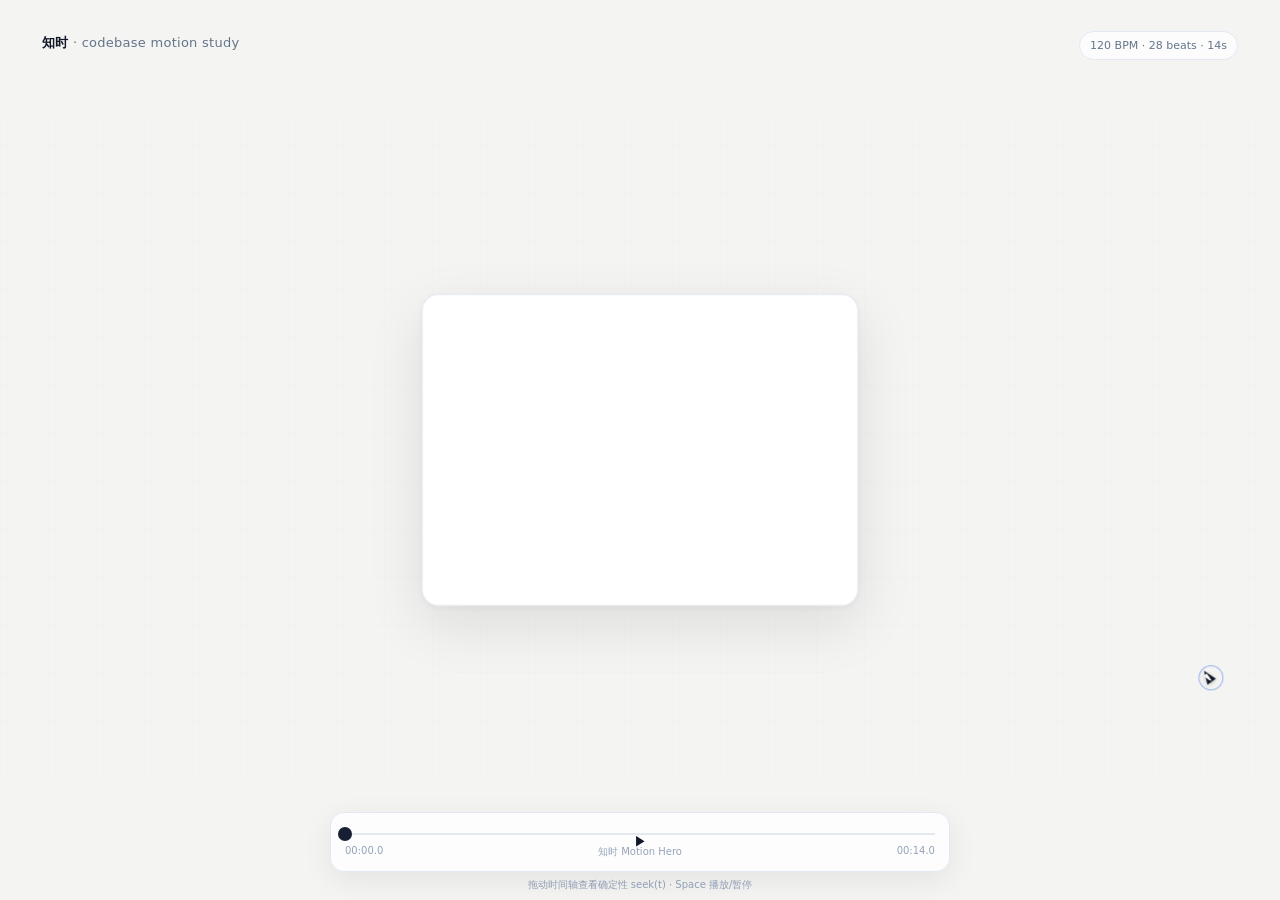
==== motion/index.html @ b34824f0 "feat(motion): add deterministic 知时 motion study" ====
<!doctype html>
<html lang="zh-CN">
<head>
<meta charset="utf-8">
<meta name="viewport" content="width=device-width,initial-scale=1">
<title>知时 · Motion Study</title>
<style>
:root{
  --canvas:#f4f4f2;
  --surface:#fff;
  --foreground:#111827;
  --muted:#64748b;
  --border:#e2e8f0;
  --primary:#172033;
  --blue:#2563eb;
  --green:#16a34a;
  --warning:#f59e0b;
  --red:#dc2626;
  --shadow:0 18px 55px rgba(15,23,42,.10),0 2px 8px rgba(15,23,42,.05);
}
*{box-sizing:border-box}
html,body{margin:0;width:100%;height:100%;overflow:hidden}
body{
  background:var(--canvas);color:var(--foreground);
  font-family:Inter,ui-sans-serif,system-ui,-apple-system,"Segoe UI","Microsoft YaHei",sans-serif;
  -webkit-font-smoothing:antialiased;
}
.stage{position:relative;width:100vw;height:100vh;display:grid;place-items:center;overflow:hidden}
.grid{
  position:absolute;inset:0;opacity:.32;
  background-image:linear-gradient(rgba(15,23,42,.035) 1px,transparent 1px),linear-gradient(90deg,rgba(15,23,42,.035) 1px,transparent 1px);
  background-size:48px 48px;
  mask-image:linear-gradient(to bottom,transparent,#000 18%,#000 82%,transparent);
}
.title{
  position:absolute;top:34px;left:42px;z-index:20;
  font-size:13px;letter-spacing:.02em;color:#64748b;
}
.title strong{color:#111827;font-weight:650}
.badge{
  position:absolute;top:31px;right:42px;z-index:20;
  padding:7px 10px;border:1px solid var(--border);border-radius:999px;
  background:rgba(255,255,255,.72);font-size:11px;color:#64748b;
}
.viewport{position:absolute;width:1440px;height:1440px;transform-origin:center;will-change:transform}
.hero{
  position:absolute;left:720px;top:720px;
  width:420px;height:300px;border-radius:16px;
  transform:translate(-50%,-50%);
  background:var(--surface);border:1px solid var(--border);
  box-shadow:var(--shadow);overflow:hidden;
}
.hero::after{content:"";position:absolute;inset:0;border-radius:inherit;pointer-events:none;box-shadow:inset 0 1px rgba(255,255,255,.75)}
.content{position:absolute;inset:0}
.panel-head{display:flex;align-items:center;justify-content:space-between;padding:20px 20px 12px}
.brand{font-size:16px;font-weight:650}
.mini{font-size:11px;color:var(--muted)}
.timer{position:absolute;inset:65px 0 auto;display:grid;place-items:center}
.ring{width:156px;height:156px;transform:rotate(-90deg)}
.ring circle{fill:none}
.ring-track{stroke:#eef2f7;stroke-width:8}
.ring-value{stroke:var(--blue);stroke-width:8;stroke-linecap:round}
.timer-copy{position:absolute;display:grid;place-items:center;gap:2px}
.timer-value{font-size:23px;font-weight:650;font-variant-numeric:tabular-nums}
.timer-label{font-size:10px;color:var(--muted)}
.sites{padding:6px 20px 20px}
.section{display:flex;align-items:center;justify-content:space-between;margin-bottom:9px}
.section-title{font-size:12px;font-weight:600}
.rows{display:grid;gap:0}
.row{display:grid;grid-template-columns:26px 1fr auto;gap:10px;align-items:center;padding:9px 0;border-bottom:1px solid #f1f5f9}
.rank{font-size:11px;color:#94a3b8}
.domain{font-size:12px;font-weight:500}
.time{font-size:11px;color:var(--muted);font-variant-numeric:tabular-nums}
.switches{padding:24px 20px;display:grid;gap:18px}
.switch-row{display:flex;align-items:center;justify-content:space-between}
.switch-label{display:grid;gap:2px}.switch-title{font-size:13px}.switch-sub{font-size:11px;color:var(--muted)}
.switch{width:44px;height:24px;border-radius:999px;background:#e2e8f0;position:relative}
.switch i{position:absolute;width:20px;height:20px;top:2px;left:2px;border-radius:50%;background:#fff;box-shadow:0 1px 3px rgba(0,0,0,.18)}
.switch.on{background:var(--primary)}.switch.on i{transform:translateX(20px)}
.segmented{display:flex;gap:2px;padding:2px;border-radius:8px;background:#f1f5f9}
.seg{font-size:11px;padding:5px 10px;border-radius:6px;color:#64748b}.seg.active{background:#fff;color:#111827;box-shadow:0 1px 2px rgba(0,0,0,.06)}
.chart{position:absolute;inset:62px 20px 18px;display:flex;align-items:end;gap:14px}
.bar{flex:1;max-width:48px;background:linear-gradient(#4f8cf7,#2563eb);border-radius:5px 5px 3px 3px}
.stat{padding:22px}.stat-label{font-size:12px;color:var(--muted)}.stat-num{font-size:38px;font-weight:650;margin-top:4px;letter-spacing:-.03em}.stat-foot{font-size:11px;color:var(--green);margin-top:8px}
.heat{padding:24px;display:grid;gap:18px}.heat-title{font-size:13px;font-weight:600}.cells{display:grid;grid-template-columns:repeat(14,12px);grid-auto-rows:12px;gap:4px}.cell{border-radius:3px;background:#f1f5f9}.cell.l1{background:#86efac}.cell.l2{background:#facc15}.cell.l3{background:#fb923c}.cell.l4{background:#ef4444}
.limit{padding:22px;display:grid;gap:18px}.limit-head{display:flex;justify-content:space-between;align-items:start}.limit-domain{font-size:15px;font-weight:600}.limit-desc{font-size:11px;color:var(--muted);margin-top:3px}.limit-progress{height:6px;background:#eef2f7;border-radius:999px;overflow:hidden}.limit-progress i{display:block;height:100%;width:74%;background:var(--blue);border-radius:inherit}.limit-meta{display:flex;justify-content:space-between;font-size:11px;color:var(--muted)}
.health{display:grid;place-items:center;gap:12px;padding:25px;text-align:center}.health-icon{width:58px;height:58px;border:1px solid var(--border);border-radius:50%;display:grid;place-items:center;font-size:23px}.health h3{margin:0;font-size:15px}.health p{margin:0;font-size:11px;color:var(--muted)}
.export{padding:22px;display:grid;gap:18px}.export-title{font-size:14px;font-weight:600}.export-btn{height:38px;border-radius:8px;background:var(--primary);color:#fff;display:grid;place-items:center;font-size:12px}.check{display:grid;place-items:center;width:46px;height:46px;border-radius:50%;background:#dcfce7;color:#15803d;font-size:24px}
.toast{position:absolute;left:50%;bottom:18px;transform:translateX(-50%);padding:9px 13px;border:1px solid var(--border);border-radius:9px;background:#fff;box-shadow:0 8px 24px rgba(15,23,42,.10);font-size:11px}
.cursor{position:absolute;z-index:50;width:18px;height:18px;pointer-events:none;filter:drop-shadow(0 1px 2px rgba(0,0,0,.18))}
.cursor::before{content:"";position:absolute;left:1px;top:1px;width:0;height:0;border-left:5px solid transparent;border-right:5px solid transparent;border-bottom:13px solid #111827;transform:rotate(-35deg)}
.cursor::after{content:"";position:absolute;left:4px;top:5px;width:4px;height:9px;background:#fff;transform:rotate(-35deg);clip-path:polygon(0 0,100% 0,100% 100%,50% 72%)}
.click{position:absolute;width:24px;height:24px;border:1px solid rgba(37,99,235,.45);border-radius:50%;pointer-events:none;opacity:0}
.controls{
  position:absolute;left:50%;bottom:28px;z-index:30;transform:translateX(-50%);
  width:min(620px,calc(100vw - 48px));padding:12px 14px;
  border:1px solid var(--border);border-radius:14px;background:rgba(255,255,255,.82);
  backdrop-filter:blur(12px);box-shadow:0 8px 30px rgba(15,23,42,.07)
}
.track{position:relative;height:18px}.track-line{position:absolute;left:0;right:0;top:8px;height:2px;background:#e2e8f0}.progress{position:absolute;left:0;top:8px;height:2px;background:var(--blue)}
.knob{position:absolute;top:2px;width:14px;height:14px;border-radius:50%;background:#172033;transform:translateX(-50%);cursor:ew-resize}
.meta{display:flex;justify-content:space-between;font-size:10px;color:#94a3b8;margin-top:2px}
.play{position:absolute;left:50%;top:50%;transform:translate(-50%,-50%);border:0;background:transparent;color:#111827;font-size:13px;cursor:pointer}
.hint{position:absolute;bottom:8px;left:50%;transform:translateX(-50%);font-size:10px;color:#94a3b8;white-space:nowrap}
@media(max-width:700px){.title{left:18px}.badge{right:18px}.controls{bottom:18px}}
</style>
</head>
<body>
<div class="stage">
  <div class="grid"></div>
  <div class="title"><strong>知时</strong> · codebase motion study</div>
  <div class="badge">120 BPM · 28 beats · 14s</div>
  <div class="viewport" id="viewport">
    <div class="hero" id="hero"><div class="content" id="content"></div></div>
    <div class="cursor" id="cursor"></div><div class="click" id="click"></div>
  </div>
  <div class="controls">
    <div class="track" id="track"><div class="track-line"></div><div class="progress" id="progress"></div><div class="knob" id="knob"></div></div>
    <button class="play" id="play" aria-label="播放">▶</button>
    <div class="meta"><span id="time">00:00.0</span><span>知时 Motion Hero</span><span>00:14.0</span></div>
  </div>
  <div class="hint">拖动时间轴查看确定性 seek(t) · Space 播放/暂停</div>
</div>
<script>
const BPM=120, BEAT=.5, BARS=7, DURATION=BPM?BARS*4*BEAT:14;
const $=id=>document.getElementById(id);
const hero=$('hero'),content=$('content'),cursor=$('cursor'),click=$('click'),viewport=$('viewport');
const progress=$('progress'),knob=$('knob'),track=$('track'),play=$('play'),timeEl=$('time');

const states=[
 {name:'Popup',w:420,h:300,r:16,x:720,y:720,bg:'#ffffff',html:'popup'},
 {name:'Timer',w:260,h:260,r:130,x:720,y:720,bg:'#ffffff',html:'timer'},
 {name:'Sites',w:560,h:330,r:16,x:720,y:720,bg:'#ffffff',html:'sites'},
 {name:'Toggle',w:330,h:92,r:46,x:720,y:720,bg:'#ffffff',html:'toggle'},
 {name:'Segmented',w:330,h:58,r:29,x:720,y:720,bg:'#ffffff',html:'seg'},
 {name:'Chart',w:580,h:330,r:18,x:720,y:720,bg:'#ffffff',html:'chart'},
 {name:'Stat',w:420,h:230,r:18,x:720,y:720,bg:'#ffffff',html:'stat'},
 {name:'Heatmap',w:430,h:250,r:18,x:720,y:720,bg:'#ffffff',html:'heat'},
 {name:'Limit',w:520,h:250,r:18,x:720,y:720,bg:'#ffffff',html:'limit'},
 {name:'Health',w:310,h:260,r:130,x:720,y:720,bg:'#ffffff',html:'health'},
 {name:'Export',w:430,h:220,r:18,x:720,y:720,bg:'#ffffff',html:'export'},
 {name:'Check',w:170,h:170,r:85,x:720,y:720,bg:'#ffffff',html:'check'},
 {name:'Popup',w:420,h:300,r:16,x:720,y:720,bg:'#ffffff',html:'popup'}
];
// Four beats per state gives breathing room while keeping every beat meaningful.
// Beat 0..27 map to state changes and micro-events.
const events=[
 {beat:0,state:0},{beat:2,state:1},{beat:4,state:2},{beat:6,state:3},
 {beat:8,state:4},{beat:10,state:5},{beat:12,state:6},{beat:14,state:7},
 {beat:16,state:8},{beat:18,state:9},{beat:20,state:10},{beat:22,state:11},{beat:24,state:12},{beat:26,state:0}
];
const cursors=[
 [1260,930],[1000,1040],[930,770],[1050,790],[850,770],[1000,880],[1040,840],
 [900,870],[1110,840],[720,870],[1000,820],[720,720],[1260,930]
];
function response(dt,w=13,z=.78){
 if(dt<=0)return 0;
 const wd=w*Math.sqrt(1-z*z);
 return 1-Math.exp(-z*w*dt)*(Math.cos(wd*dt)+(z*w/wd)*Math.sin(wd*dt));
}
function springProp(t,key,def){
 let value=def, lastBeat=0;
 for(const e of events){
   if(e.beat*BEAT>t)break;
   const target=states[e.state][key];
   const delta=target-value;
   value+=delta;
   lastBeat=e.beat*BEAT;
 }
 // Sum step responses from target changes.
 value=def;
 let previous=def;
 for(const e of events){
   const ti=e.beat*BEAT;
   if(ti>t)break;
   const target=states[e.state][key];
   const delta=target-previous;
   value+=delta*response(t-ti);
   previous=target;
 }
 return value;
}
function currentState(t){
 let idx=0;
 for(const e of events)if(e.beat*BEAT<=t)idx=e.state; else break;
 return idx;
}
function esc(s){return s}
function render(type,t){
 const ring= '<svg class="ring" viewBox="0 0 156 156"><circle class="ring-track" cx="78" cy="78" r="68"/><circle class="ring-value" cx="78" cy="78" r="68" stroke-dasharray="427" stroke-dashoffset="'+(427-(427*.62))+'"/></svg>';
 const commonHead='<div class="panel-head"><span class="brand">知时</span><span class="mini">注意力与健康</span></div>';
 if(type==='popup')return commonHead+ '<div class="timer">'+ring+'<div class="timer-copy"><div class="timer-value">41 分 35 秒</div><div class="timer-label">今日使用</div></div></div>';
 if(type==='timer')return ring+'<div class="timer-copy"><div class="timer-value">41:35</div><div class="timer-label">今日使用</div></div>';
 if(type==='sites')return '<div class="sites"><div class="section"><span class="section-title">网站排行</span><span class="mini">按根域名合并</span></div><div class="rows"><div class="row"><span class="rank">01</span><span class="domain">bilibili.com</span><span class="time">27m 18s</span></div><div class="row"><span class="rank">02</span><span class="domain">github.com</span><span class="time">18m 42s</span></div><div class="row"><span class="rank">03</span><span class="domain">linux.do</span><span class="time">12m 07s</span></div><div class="row"><span class="rank">04</span><span class="domain">google.com</span><span class="time">08m 31s</span></div></div></div>';
 if(type==='toggle')return '<div class="switches"><div class="switch-row"><div class="switch-label"><span class="switch-title">护眼提醒</span><span class="switch-sub">每 20 分钟望向远处</span></div><div class="switch on"><i></i></div></div></div>';
 if(type==='seg')return '<div style="padding:18px"><div class="mini" style="margin-bottom:10px">图表形式</div><div class="segmented"><span class="seg active">柱状</span><span class="seg">折线</span><span class="seg">饼状</span></div></div>';
 if(type==='chart')return '<div style="padding:20px"><div class="section"><span class="section-title">近 7 天</span><span class="mini">使用时长</span></div><div class="chart"><i class="bar" style="height:34%"></i><i class="bar" style="height:58%"></i><i class="bar" style="height:45%"></i><i class="bar" style="height:78%"></i><i class="bar" style="height:52%"></i><i class="bar" style="height:91%"></i><i class="bar" style="height:67%"></i></div></div>';
 if(type==='stat')return '<div class="stat"><div class="stat-label">今日使用</div><div class="stat-num">2h 41m</div><div class="stat-foot">↓ 比昨天少 18%</div></div>';
 if(type==='heat'){let cells='';for(let i=0;i<70;i++){let n=(i*7+3)%13;cells+='<i class="cell '+(n>10?'l4':n>8?'l3':n>5?'l2':n>2?'l1':'')+'"></i>'}return '<div class="heat"><div class="heat-title">年度热力图</div><div class="cells">'+cells+'</div><div class="mini">绿 ≤ 1h · 黄 ≤ 3h · 橙 ≤ 6h · 红 ＞ 6h</div></div>'}
 if(type==='limit')return '<div class="limit"><div class="limit-head"><div><div class="limit-domain">bilibili.com</div><div class="limit-desc">每日上限 · 视频心跳已开启</div></div><span class="mini">74%</span></div><div class="limit-progress"><i></i></div><div class="limit-meta"><span>2h 13m 已使用</span><span>3h 00m 上限</span></div></div>';
 if(type==='health')return '<div class="health"><div class="health-icon">20</div><h3>该休息一下了</h3><p>看向 20 英尺外至少 20 秒。</p></div>';
 if(type==='export')return '<div class="export"><div class="export-title">数据</div><div class="mini">所有记录仅保存在本机</div><div class="export-btn">导出 CSV</div></div>';
 return '<div style="height:100%;display:grid;place-items:center"><div class="check">✓</div></div>';
}
function cursorAt(t){
 const p=t/DURATION*(cursors.length-1), i=Math.min(cursors.length-2,Math.floor(p)), f=p-i;
 return [cursors[i][0]+(cursors[i+1][0]-cursors[i][0])*f,cursors[i][1]+(cursors[i+1][1]-cursors[i][1])*f];
}
function seek(t){
 t=Math.max(0,Math.min(DURATION,t));
 const i=currentState(t), s=states[i];
 const w=springProp(t,'w',states[0].w), h=springProp(t,'h',states[0].h), r=springProp(t,'r',states[0].r);
 const x=springProp(t,'x',states[0].x), y=springProp(t,'y',states[0].y);
 hero.style.width=w+'px';hero.style.height=h+'px';hero.style.borderRadius=Math.max(0,r)+'px';
 hero.style.left=x+'px';hero.style.top=y+'px';hero.style.background=s.bg;
 const local=t-(events.findLast?.(e=>e.state===i)?.beat*BEAT||0);
 const blur=Math.min(1,Math.max(0,(.16-Math.min(local,.16))/.16));
 content.style.filter='blur('+(blur*2.8)+'px)';
 content.style.opacity=blur>.92?0:1;
 if(content.dataset.type!==s.html){content.innerHTML=render(s.html,t);content.dataset.type=s.html}
 const [cx,cy]=cursorAt(t);cursor.style.left=cx+'px';cursor.style.top=cy+'px';
 const clickPhase=(t/BEAT)%2;click.style.left=(cx-3)+'px';click.style.top=(cy-3)+'px';click.style.opacity=clickPhase<.12?String(1-clickPhase/.12):'0';
 const zoom=Math.min(1.04,Math.max(.82,760/Math.max(w,h)));
 viewport.style.transform='scale('+zoom+')';
 const pct=t/DURATION*100;progress.style.width=pct+'%';knob.style.left=pct+'%';
 timeEl.textContent='00:'+(t<10?'0':'')+t.toFixed(1);
}
let playing=false,start=0,offset=0,raf=0;
function frame(now){if(!playing)return;offset=(now-start)/1000;if(offset>DURATION)offset=offset%DURATION;seek(offset);raf=requestAnimationFrame(frame)}
function toggle(){playing=!playing;if(playing){start=performance.now()-offset*1000;play.textContent='Ⅱ';raf=requestAnimationFrame(frame)}else{cancelAnimationFrame(raf);play.textContent='▶'}}
play.onclick=toggle;
track.addEventListener('pointerdown',e=>{const move=ev=>{const r=track.getBoundingClientRect();offset=Math.max(0,Math.min(1,(ev.clientX-r.left)/r.width))*DURATION;seek(offset)};move(e);track.setPointerCapture?.(e.pointerId);track.addEventListener('pointermove',move);track.addEventListener('pointerup',()=>track.removeEventListener('pointermove',move),{once:true})});
window.addEventListener('keydown',e=>{if(e.code==='Space'){e.preventDefault();toggle()}});
seek(0);
</script>
</body>
</html>
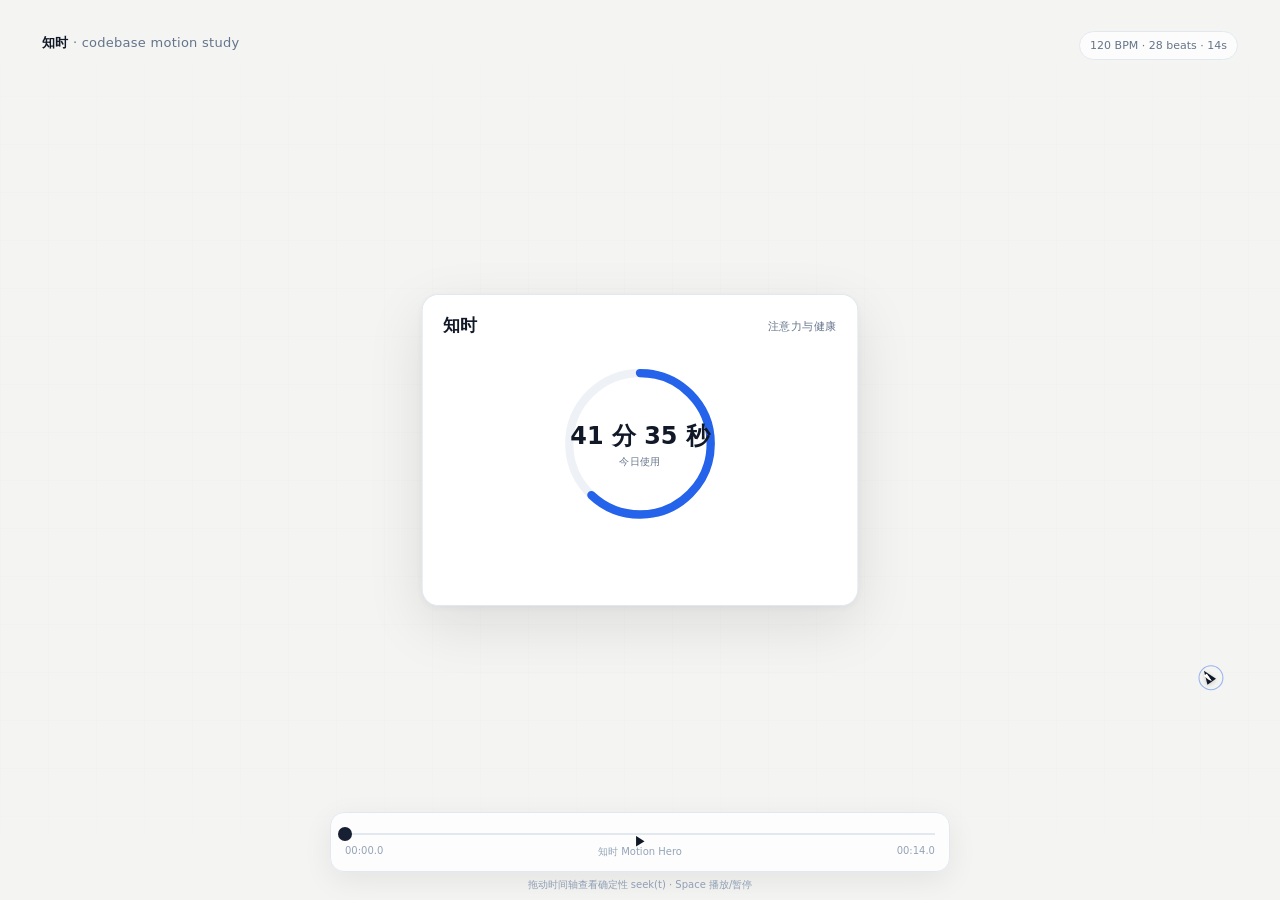
==== commit 2175b8f3: "fix(motion): make loop endpoints identical" ====
--- a/motion/index.html
+++ b/motion/index.html
@@ -208,15 +208,17 @@
 }
 function seek(t){
  t=Math.max(0,Math.min(DURATION,t));
+ if(t>=DURATION)t=0;
  const i=currentState(t), s=states[i];
  const w=springProp(t,'w',states[0].w), h=springProp(t,'h',states[0].h), r=springProp(t,'r',states[0].r);
  const x=springProp(t,'x',states[0].x), y=springProp(t,'y',states[0].y);
  hero.style.width=w+'px';hero.style.height=h+'px';hero.style.borderRadius=Math.max(0,r)+'px';
  hero.style.left=x+'px';hero.style.top=y+'px';hero.style.background=s.bg;
  const local=t-(events.findLast?.(e=>e.state===i)?.beat*BEAT||0);
- const blur=Math.min(1,Math.max(0,(.16-Math.min(local,.16))/.16));
+ const entering=t>0 && local>=0 && local<.16;
+ const blur=entering ? Math.max(0,(.16-local)/.16) : 0;
  content.style.filter='blur('+(blur*2.8)+'px)';
- content.style.opacity=blur>.92?0:1;
+ content.style.opacity='1';
  if(content.dataset.type!==s.html){content.innerHTML=render(s.html,t);content.dataset.type=s.html}
  const [cx,cy]=cursorAt(t);cursor.style.left=cx+'px';cursor.style.top=cy+'px';
  const clickPhase=(t/BEAT)%2;click.style.left=(cx-3)+'px';click.style.top=(cy-3)+'px';click.style.opacity=clickPhase<.12?String(1-clickPhase/.12):'0';
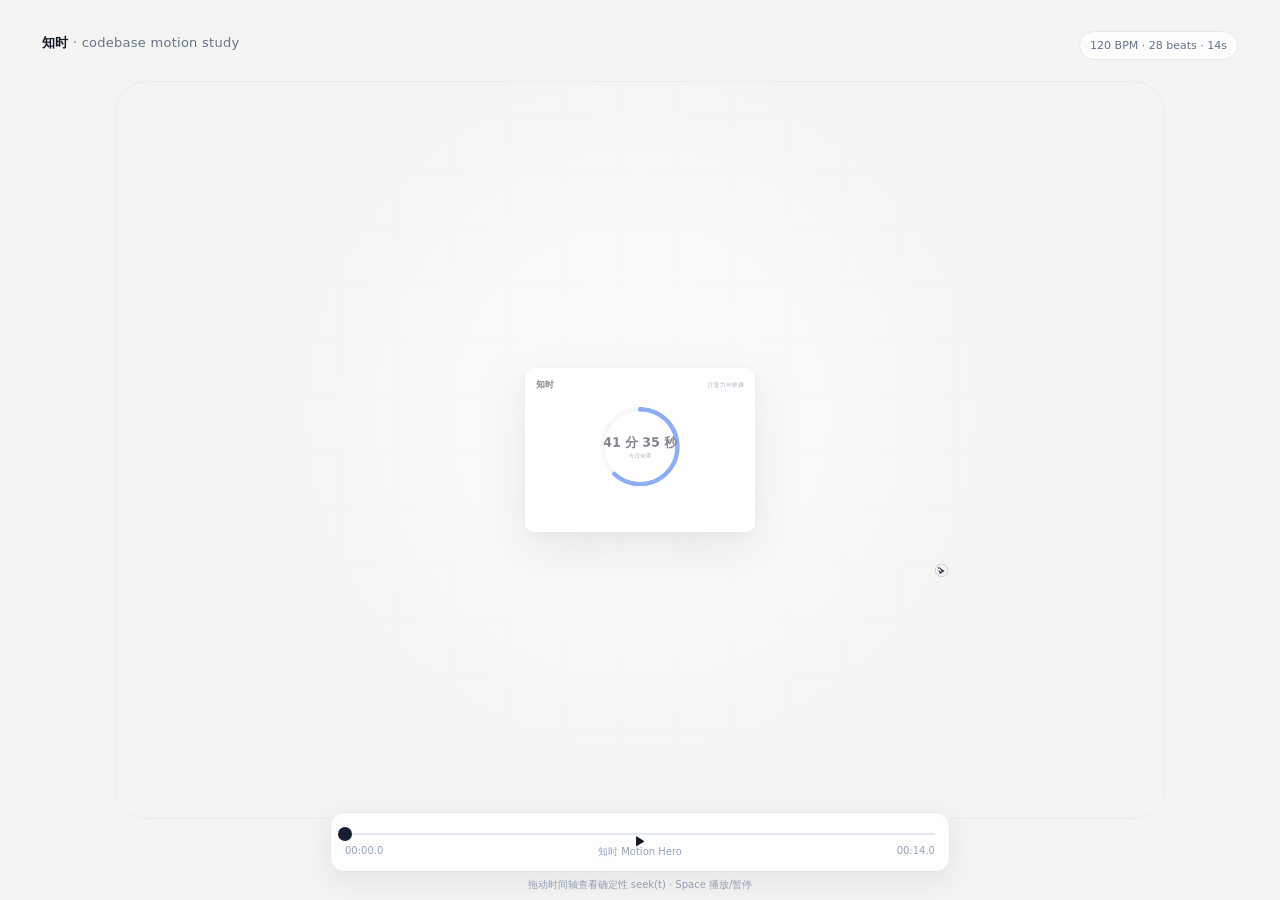
==== commit 28ad78d5: "polish motion showcase and fix responsive camera framing" ====
--- a/motion/index.html
+++ b/motion/index.html
@@ -25,12 +25,22 @@
   font-family:Inter,ui-sans-serif,system-ui,-apple-system,"Segoe UI","Microsoft YaHei",sans-serif;
   -webkit-font-smoothing:antialiased;
 }
+.stage::before{
+  content:"";position:absolute;inset:9%;border:1px solid rgba(15,23,42,.035);
+  border-radius:32px;pointer-events:none;
+}
+.stage::after{
+  content:"";position:absolute;width:560px;height:560px;left:50%;top:46%;
+  transform:translate(-50%,-50%);border-radius:50%;
+  background:rgba(255,255,255,.48);filter:blur(70px);pointer-events:none;
+}
+
 .stage{position:relative;width:100vw;height:100vh;display:grid;place-items:center;overflow:hidden}
 .grid{
-  position:absolute;inset:0;opacity:.32;
-  background-image:linear-gradient(rgba(15,23,42,.035) 1px,transparent 1px),linear-gradient(90deg,rgba(15,23,42,.035) 1px,transparent 1px);
-  background-size:48px 48px;
-  mask-image:linear-gradient(to bottom,transparent,#000 18%,#000 82%,transparent);
+  position:absolute;inset:0;opacity:.28;
+  background-image:linear-gradient(rgba(15,23,42,.028) 1px,transparent 1px),linear-gradient(90deg,rgba(15,23,42,.028) 1px,transparent 1px);
+  background-size:56px 56px;
+  mask-image:linear-gradient(to bottom,transparent,#000 20%,#000 80%,transparent);
 }
 .title{
   position:absolute;top:34px;left:42px;z-index:20;
@@ -42,15 +52,21 @@
   padding:7px 10px;border:1px solid var(--border);border-radius:999px;
   background:rgba(255,255,255,.72);font-size:11px;color:#64748b;
 }
-.viewport{position:absolute;width:1440px;height:1440px;transform-origin:center;will-change:transform}
+.viewport{position:absolute;width:1440px;height:1440px;transform-origin:center;will-change:transform;contain:layout style paint}
 .hero{
   position:absolute;left:720px;top:720px;
   width:420px;height:300px;border-radius:16px;
   transform:translate(-50%,-50%);
   background:var(--surface);border:1px solid var(--border);
-  box-shadow:var(--shadow);overflow:hidden;
-}
-.hero::after{content:"";position:absolute;inset:0;border-radius:inherit;pointer-events:none;box-shadow:inset 0 1px rgba(255,255,255,.75)}
+  box-shadow:0 30px 90px rgba(15,23,42,.13),0 8px 24px rgba(15,23,42,.07),0 1px 2px rgba(15,23,42,.06);
+  overflow:hidden;
+}
+.hero::before{
+  content:"";position:absolute;inset:0;border-radius:inherit;
+  box-shadow:inset 0 0 0 1px rgba(255,255,255,.65),inset 0 1px 0 rgba(255,255,255,.9);
+  pointer-events:none;z-index:3;
+}
+.hero::after{content:"";position:absolute;inset:-1px;border-radius:inherit;pointer-events:none;box-shadow:0 0 0 1px rgba(15,23,42,.025);z-index:4}
 .content{position:absolute;inset:0}
 .panel-head{display:flex;align-items:center;justify-content:space-between;padding:20px 20px 12px}
 .brand{font-size:16px;font-weight:650}
@@ -80,7 +96,7 @@
 .segmented{display:flex;gap:2px;padding:2px;border-radius:8px;background:#f1f5f9}
 .seg{font-size:11px;padding:5px 10px;border-radius:6px;color:#64748b}.seg.active{background:#fff;color:#111827;box-shadow:0 1px 2px rgba(0,0,0,.06)}
 .chart{position:absolute;inset:62px 20px 18px;display:flex;align-items:end;gap:14px}
-.bar{flex:1;max-width:48px;background:linear-gradient(#4f8cf7,#2563eb);border-radius:5px 5px 3px 3px}
+.bar{flex:1;max-width:48px;background:#2563eb;border-radius:5px 5px 3px 3px;box-shadow:0 2px 5px rgba(37,99,235,.18)}
 .stat{padding:22px}.stat-label{font-size:12px;color:var(--muted)}.stat-num{font-size:38px;font-weight:650;margin-top:4px;letter-spacing:-.03em}.stat-foot{font-size:11px;color:var(--green);margin-top:8px}
 .heat{padding:24px;display:grid;gap:18px}.heat-title{font-size:13px;font-weight:600}.cells{display:grid;grid-template-columns:repeat(14,12px);grid-auto-rows:12px;gap:4px}.cell{border-radius:3px;background:#f1f5f9}.cell.l1{background:#86efac}.cell.l2{background:#facc15}.cell.l3{background:#fb923c}.cell.l4{background:#ef4444}
 .limit{padding:22px;display:grid;gap:18px}.limit-head{display:flex;justify-content:space-between;align-items:start}.limit-domain{font-size:15px;font-weight:600}.limit-desc{font-size:11px;color:var(--muted);margin-top:3px}.limit-progress{height:6px;background:#eef2f7;border-radius:999px;overflow:hidden}.limit-progress i{display:block;height:100%;width:74%;background:var(--blue);border-radius:inherit}.limit-meta{display:flex;justify-content:space-between;font-size:11px;color:var(--muted)}
@@ -159,16 +175,8 @@
  return 1-Math.exp(-z*w*dt)*(Math.cos(wd*dt)+(z*w/wd)*Math.sin(wd*dt));
 }
 function springProp(t,key,def){
- let value=def, lastBeat=0;
- for(const e of events){
-   if(e.beat*BEAT>t)break;
-   const target=states[e.state][key];
-   const delta=target-value;
-   value+=delta;
-   lastBeat=e.beat*BEAT;
- }
- // Sum step responses from target changes.
- value=def;
+ // Pure closed-form response: every target change contributes one independent step.
+ let value=def;
  let previous=def;
  for(const e of events){
    const ti=e.beat*BEAT;
@@ -214,7 +222,9 @@
  const x=springProp(t,'x',states[0].x), y=springProp(t,'y',states[0].y);
  hero.style.width=w+'px';hero.style.height=h+'px';hero.style.borderRadius=Math.max(0,r)+'px';
  hero.style.left=x+'px';hero.style.top=y+'px';hero.style.background=s.bg;
- const local=t-(events.findLast?.(e=>e.state===i)?.beat*BEAT||0);
+ let activeBeat=0;
+ for(const e of events){if(e.state===i && e.beat*BEAT<=t)activeBeat=e.beat*BEAT;else if(e.beat*BEAT>t)break}
+ const local=t-activeBeat;
  const entering=t>0 && local>=0 && local<.16;
  const blur=entering ? Math.max(0,(.16-local)/.16) : 0;
  content.style.filter='blur('+(blur*2.8)+'px)';
@@ -222,8 +232,9 @@
  if(content.dataset.type!==s.html){content.innerHTML=render(s.html,t);content.dataset.type=s.html}
  const [cx,cy]=cursorAt(t);cursor.style.left=cx+'px';cursor.style.top=cy+'px';
  const clickPhase=(t/BEAT)%2;click.style.left=(cx-3)+'px';click.style.top=(cy-3)+'px';click.style.opacity=clickPhase<.12?String(1-clickPhase/.12):'0';
- const zoom=Math.min(1.04,Math.max(.82,760/Math.max(w,h)));
- viewport.style.transform='scale('+zoom+')';
+ const camera=Math.min(1.055,Math.max(.86,760/Math.max(w,h)));
+ const fit=Math.min((window.innerWidth-96)/1440,(window.innerHeight-150)/1440);
+ viewport.style.transform='scale('+(Math.max(.48,fit)*camera)+')';
  const pct=t/DURATION*100;progress.style.width=pct+'%';knob.style.left=pct+'%';
  timeEl.textContent='00:'+(t<10?'0':'')+t.toFixed(1);
 }
@@ -232,6 +243,7 @@
 function toggle(){playing=!playing;if(playing){start=performance.now()-offset*1000;play.textContent='Ⅱ';raf=requestAnimationFrame(frame)}else{cancelAnimationFrame(raf);play.textContent='▶'}}
 play.onclick=toggle;
 track.addEventListener('pointerdown',e=>{const move=ev=>{const r=track.getBoundingClientRect();offset=Math.max(0,Math.min(1,(ev.clientX-r.left)/r.width))*DURATION;seek(offset)};move(e);track.setPointerCapture?.(e.pointerId);track.addEventListener('pointermove',move);track.addEventListener('pointerup',()=>track.removeEventListener('pointermove',move),{once:true})});
+window.addEventListener('resize',()=>seek(offset));
 window.addEventListener('keydown',e=>{if(e.code==='Space'){e.preventDefault();toggle()}});
 seek(0);
 </script>
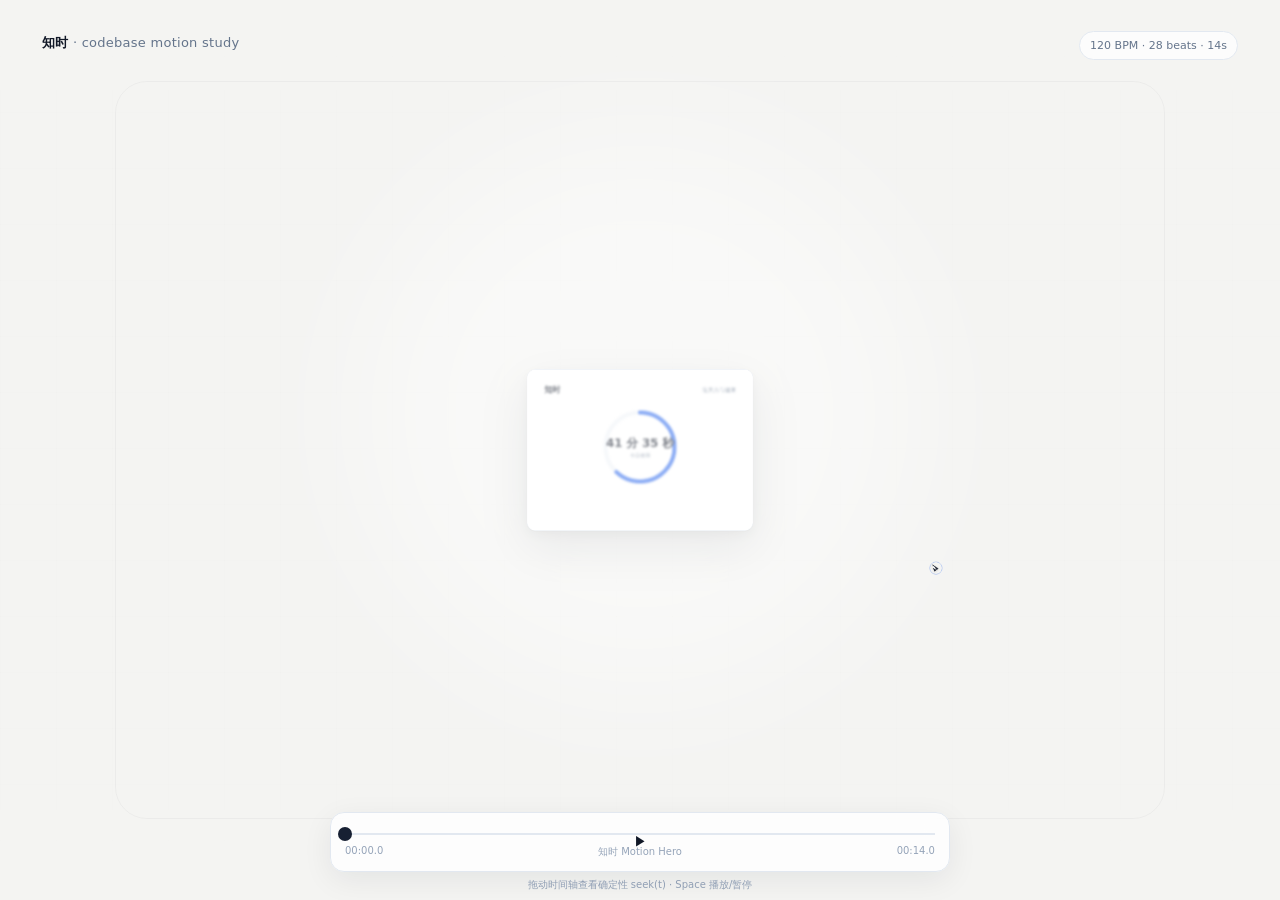
==== commit c95c4e60: "fix content clipping during morph transitions and timer alignment" ====
--- a/motion/index.html
+++ b/motion/index.html
@@ -67,7 +67,13 @@
   pointer-events:none;z-index:3;
 }
 .hero::after{content:"";position:absolute;inset:-1px;border-radius:inherit;pointer-events:none;box-shadow:0 0 0 1px rgba(15,23,42,.025);z-index:4}
-.content{position:absolute;inset:0}
+.content{
+  position:absolute;inset:0;
+  transform-origin:center;
+  opacity:1;
+  will-change:transform,opacity,filter;
+}
+
 .panel-head{display:flex;align-items:center;justify-content:space-between;padding:20px 20px 12px}
 .brand{font-size:16px;font-weight:650}
 .mini{font-size:11px;color:var(--muted)}
@@ -76,7 +82,14 @@
 .ring circle{fill:none}
 .ring-track{stroke:#eef2f7;stroke-width:8}
 .ring-value{stroke:var(--blue);stroke-width:8;stroke-linecap:round}
-.timer-copy{position:absolute;display:grid;place-items:center;gap:2px}
+.timer-copy{
+  position:absolute;
+  left:50%;top:50%;
+  transform:translate(-50%,-50%);
+  display:grid;place-items:center;gap:2px;
+  white-space:nowrap;
+  text-align:center;
+}
 .timer-value{font-size:23px;font-weight:650;font-variant-numeric:tabular-nums}
 .timer-label{font-size:10px;color:var(--muted)}
 .sites{padding:6px 20px 20px}
@@ -93,7 +106,8 @@
 .switch{width:44px;height:24px;border-radius:999px;background:#e2e8f0;position:relative}
 .switch i{position:absolute;width:20px;height:20px;top:2px;left:2px;border-radius:50%;background:#fff;box-shadow:0 1px 3px rgba(0,0,0,.18)}
 .switch.on{background:var(--primary)}.switch.on i{transform:translateX(20px)}
-.segmented{display:flex;gap:2px;padding:2px;border-radius:8px;background:#f1f5f9}
+.segmented{display:flex;gap:2px;padding:3px;border-radius:9px;background:#f1f5f9}
+.seg-wrap{padding:22px}.seg-wrap .mini{margin-bottom:10px}
 .seg{font-size:11px;padding:5px 10px;border-radius:6px;color:#64748b}.seg.active{background:#fff;color:#111827;box-shadow:0 1px 2px rgba(0,0,0,.06)}
 .chart{position:absolute;inset:62px 20px 18px;display:flex;align-items:end;gap:14px}
 .bar{flex:1;max-width:48px;background:#2563eb;border-radius:5px 5px 3px 3px;box-shadow:0 2px 5px rgba(37,99,235,.18)}
@@ -148,7 +162,7 @@
  {name:'Timer',w:260,h:260,r:130,x:720,y:720,bg:'#ffffff',html:'timer'},
  {name:'Sites',w:560,h:330,r:16,x:720,y:720,bg:'#ffffff',html:'sites'},
  {name:'Toggle',w:330,h:92,r:46,x:720,y:720,bg:'#ffffff',html:'toggle'},
- {name:'Segmented',w:330,h:58,r:29,x:720,y:720,bg:'#ffffff',html:'seg'},
+ {name:'Segmented',w:350,h:96,r:24,x:720,y:720,bg:'#ffffff',html:'seg'},
  {name:'Chart',w:580,h:330,r:18,x:720,y:720,bg:'#ffffff',html:'chart'},
  {name:'Stat',w:420,h:230,r:18,x:720,y:720,bg:'#ffffff',html:'stat'},
  {name:'Heatmap',w:430,h:250,r:18,x:720,y:720,bg:'#ffffff',html:'heat'},
@@ -201,7 +215,7 @@
  if(type==='timer')return ring+'<div class="timer-copy"><div class="timer-value">41:35</div><div class="timer-label">今日使用</div></div>';
  if(type==='sites')return '<div class="sites"><div class="section"><span class="section-title">网站排行</span><span class="mini">按根域名合并</span></div><div class="rows"><div class="row"><span class="rank">01</span><span class="domain">bilibili.com</span><span class="time">27m 18s</span></div><div class="row"><span class="rank">02</span><span class="domain">github.com</span><span class="time">18m 42s</span></div><div class="row"><span class="rank">03</span><span class="domain">linux.do</span><span class="time">12m 07s</span></div><div class="row"><span class="rank">04</span><span class="domain">google.com</span><span class="time">08m 31s</span></div></div></div>';
  if(type==='toggle')return '<div class="switches"><div class="switch-row"><div class="switch-label"><span class="switch-title">护眼提醒</span><span class="switch-sub">每 20 分钟望向远处</span></div><div class="switch on"><i></i></div></div></div>';
- if(type==='seg')return '<div style="padding:18px"><div class="mini" style="margin-bottom:10px">图表形式</div><div class="segmented"><span class="seg active">柱状</span><span class="seg">折线</span><span class="seg">饼状</span></div></div>';
+ if(type==='seg')return '<div class="seg-wrap"><div class="mini">图表形式</div><div class="segmented"><span class="seg active">柱状</span><span class="seg">折线</span><span class="seg">饼状</span></div></div>';
  if(type==='chart')return '<div style="padding:20px"><div class="section"><span class="section-title">近 7 天</span><span class="mini">使用时长</span></div><div class="chart"><i class="bar" style="height:34%"></i><i class="bar" style="height:58%"></i><i class="bar" style="height:45%"></i><i class="bar" style="height:78%"></i><i class="bar" style="height:52%"></i><i class="bar" style="height:91%"></i><i class="bar" style="height:67%"></i></div></div>';
  if(type==='stat')return '<div class="stat"><div class="stat-label">今日使用</div><div class="stat-num">2h 41m</div><div class="stat-foot">↓ 比昨天少 18%</div></div>';
  if(type==='heat'){let cells='';for(let i=0;i<70;i++){let n=(i*7+3)%13;cells+='<i class="cell '+(n>10?'l4':n>8?'l3':n>5?'l2':n>2?'l1':'')+'"></i>'}return '<div class="heat"><div class="heat-title">年度热力图</div><div class="cells">'+cells+'</div><div class="mini">绿 ≤ 1h · 黄 ≤ 3h · 橙 ≤ 6h · 红 ＞ 6h</div></div>'}
@@ -225,14 +239,21 @@
  let activeBeat=0;
  for(const e of events){if(e.state===i && e.beat*BEAT<=t)activeBeat=e.beat*BEAT;else if(e.beat*BEAT>t)break}
  const local=t-activeBeat;
- const entering=t>0 && local>=0 && local<.16;
- const blur=entering ? Math.max(0,(.16-local)/.16) : 0;
- content.style.filter='blur('+(blur*2.8)+'px)';
- content.style.opacity='1';
- if(content.dataset.type!==s.html){content.innerHTML=render(s.html,t);content.dataset.type=s.html}
+ const morphWindow=.52;
+ const settled=Math.min(1,Math.max(0,(local-morphWindow*.48)/(morphWindow*.52)));
+ const contentVisible=t===0 ? 1 : settled;
+ const contentScale=.94 + .06*settled;
+ const blur=Math.max(0,1-settled)*2.6;
+ content.style.filter='blur('+blur+'px)';
+ content.style.opacity=contentVisible.toFixed(3);
+ content.style.transform='scale('+contentScale.toFixed(4)+')';
+ if(content.dataset.type!==s.html){
+   content.innerHTML=render(s.html,t);
+   content.dataset.type=s.html;
+ }
  const [cx,cy]=cursorAt(t);cursor.style.left=cx+'px';cursor.style.top=cy+'px';
  const clickPhase=(t/BEAT)%2;click.style.left=(cx-3)+'px';click.style.top=(cy-3)+'px';click.style.opacity=clickPhase<.12?String(1-clickPhase/.12):'0';
- const camera=Math.min(1.055,Math.max(.86,760/Math.max(w,h)));
+ const camera=Math.min(1.035,Math.max(.92,760/Math.max(w,h)));
  const fit=Math.min((window.innerWidth-96)/1440,(window.innerHeight-150)/1440);
  viewport.style.transform='scale('+(Math.max(.48,fit)*camera)+')';
  const pct=t/DURATION*100;progress.style.width=pct+'%';knob.style.left=pct+'%';
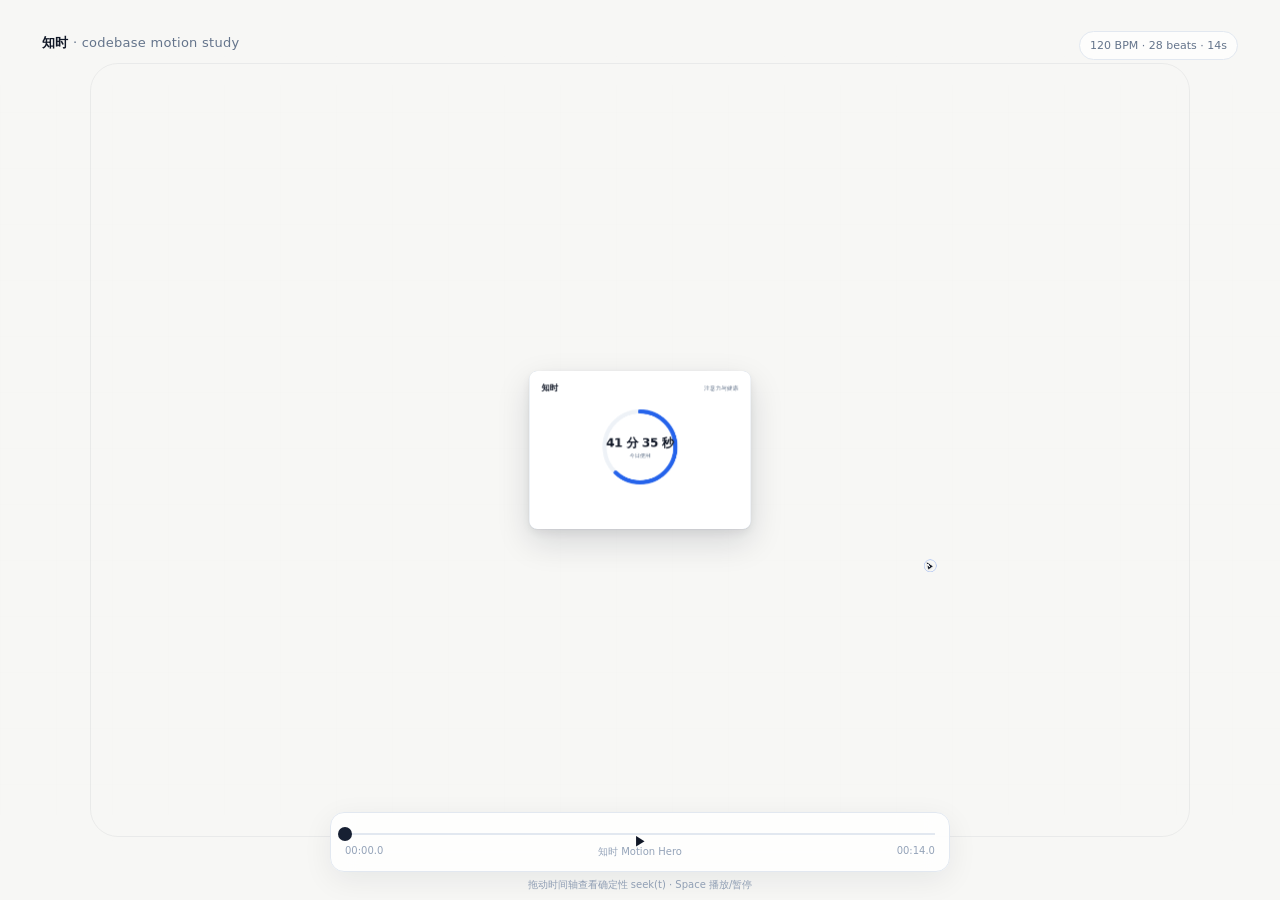
==== commit 0c307f8d: "clarify motion showcase and remove foggy visual treatment" ====
--- a/motion/index.html
+++ b/motion/index.html
@@ -6,7 +6,7 @@
 <title>知时 · Motion Study</title>
 <style>
 :root{
-  --canvas:#f4f4f2;
+  --canvas:#f7f7f5;
   --surface:#fff;
   --foreground:#111827;
   --muted:#64748b;
@@ -26,21 +26,17 @@
   -webkit-font-smoothing:antialiased;
 }
 .stage::before{
-  content:"";position:absolute;inset:9%;border:1px solid rgba(15,23,42,.035);
-  border-radius:32px;pointer-events:none;
-}
-.stage::after{
-  content:"";position:absolute;width:560px;height:560px;left:50%;top:46%;
-  transform:translate(-50%,-50%);border-radius:50%;
-  background:rgba(255,255,255,.48);filter:blur(70px);pointer-events:none;
+  content:"";position:absolute;inset:7%;
+  border:1px solid rgba(15,23,42,.055);
+  border-radius:28px;pointer-events:none;
 }
 
 .stage{position:relative;width:100vw;height:100vh;display:grid;place-items:center;overflow:hidden}
 .grid{
-  position:absolute;inset:0;opacity:.28;
+  position:absolute;inset:0;opacity:.18;
   background-image:linear-gradient(rgba(15,23,42,.028) 1px,transparent 1px),linear-gradient(90deg,rgba(15,23,42,.028) 1px,transparent 1px);
   background-size:56px 56px;
-  mask-image:linear-gradient(to bottom,transparent,#000 20%,#000 80%,transparent);
+  mask-image:linear-gradient(to bottom,transparent,#000 12%,#000 88%,transparent);
 }
 .title{
   position:absolute;top:34px;left:42px;z-index:20;
@@ -58,7 +54,7 @@
   width:420px;height:300px;border-radius:16px;
   transform:translate(-50%,-50%);
   background:var(--surface);border:1px solid var(--border);
-  box-shadow:0 30px 90px rgba(15,23,42,.13),0 8px 24px rgba(15,23,42,.07),0 1px 2px rgba(15,23,42,.06);
+  box-shadow:0 24px 64px rgba(15,23,42,.14),0 7px 20px rgba(15,23,42,.07),0 1px 2px rgba(15,23,42,.07);
   overflow:hidden;
 }
 .hero::before{
@@ -72,6 +68,7 @@
   transform-origin:center;
   opacity:1;
   will-change:transform,opacity,filter;
+  filter:none;
 }
 
 .panel-head{display:flex;align-items:center;justify-content:space-between;padding:20px 20px 12px}
@@ -90,8 +87,8 @@
   white-space:nowrap;
   text-align:center;
 }
-.timer-value{font-size:23px;font-weight:650;font-variant-numeric:tabular-nums}
-.timer-label{font-size:10px;color:var(--muted)}
+.timer-value{font-size:23px;font-weight:700;color:#111827;font-variant-numeric:tabular-nums;letter-spacing:-.02em}
+.timer-label{font-size:10px;color:#64748b;font-weight:500}
 .sites{padding:6px 20px 20px}
 .section{display:flex;align-items:center;justify-content:space-between;margin-bottom:9px}
 .section-title{font-size:12px;font-weight:600}
@@ -239,12 +236,12 @@
  let activeBeat=0;
  for(const e of events){if(e.state===i && e.beat*BEAT<=t)activeBeat=e.beat*BEAT;else if(e.beat*BEAT>t)break}
  const local=t-activeBeat;
- const morphWindow=.52;
- const settled=Math.min(1,Math.max(0,(local-morphWindow*.48)/(morphWindow*.52)));
+ const morphWindow=.28;
+ const settled=Math.min(1,Math.max(0,(local-.10)/.18));
  const contentVisible=t===0 ? 1 : settled;
- const contentScale=.94 + .06*settled;
- const blur=Math.max(0,1-settled)*2.6;
- content.style.filter='blur('+blur+'px)';
+ const contentScale=.985 + .015*settled;
+ const blur=Math.max(0,1-settled)*.9;
+ content.style.filter='blur('+blur.toFixed(2)+'px)';
  content.style.opacity=contentVisible.toFixed(3);
  content.style.transform='scale('+contentScale.toFixed(4)+')';
  if(content.dataset.type!==s.html){
@@ -253,7 +250,7 @@
  }
  const [cx,cy]=cursorAt(t);cursor.style.left=cx+'px';cursor.style.top=cy+'px';
  const clickPhase=(t/BEAT)%2;click.style.left=(cx-3)+'px';click.style.top=(cy-3)+'px';click.style.opacity=clickPhase<.12?String(1-clickPhase/.12):'0';
- const camera=Math.min(1.035,Math.max(.92,760/Math.max(w,h)));
+ const camera=Math.min(1.015,Math.max(.96,760/Math.max(w,h)));
  const fit=Math.min((window.innerWidth-96)/1440,(window.innerHeight-150)/1440);
  viewport.style.transform='scale('+(Math.max(.48,fit)*camera)+')';
  const pct=t/DURATION*100;progress.style.width=pct+'%';knob.style.left=pct+'%';
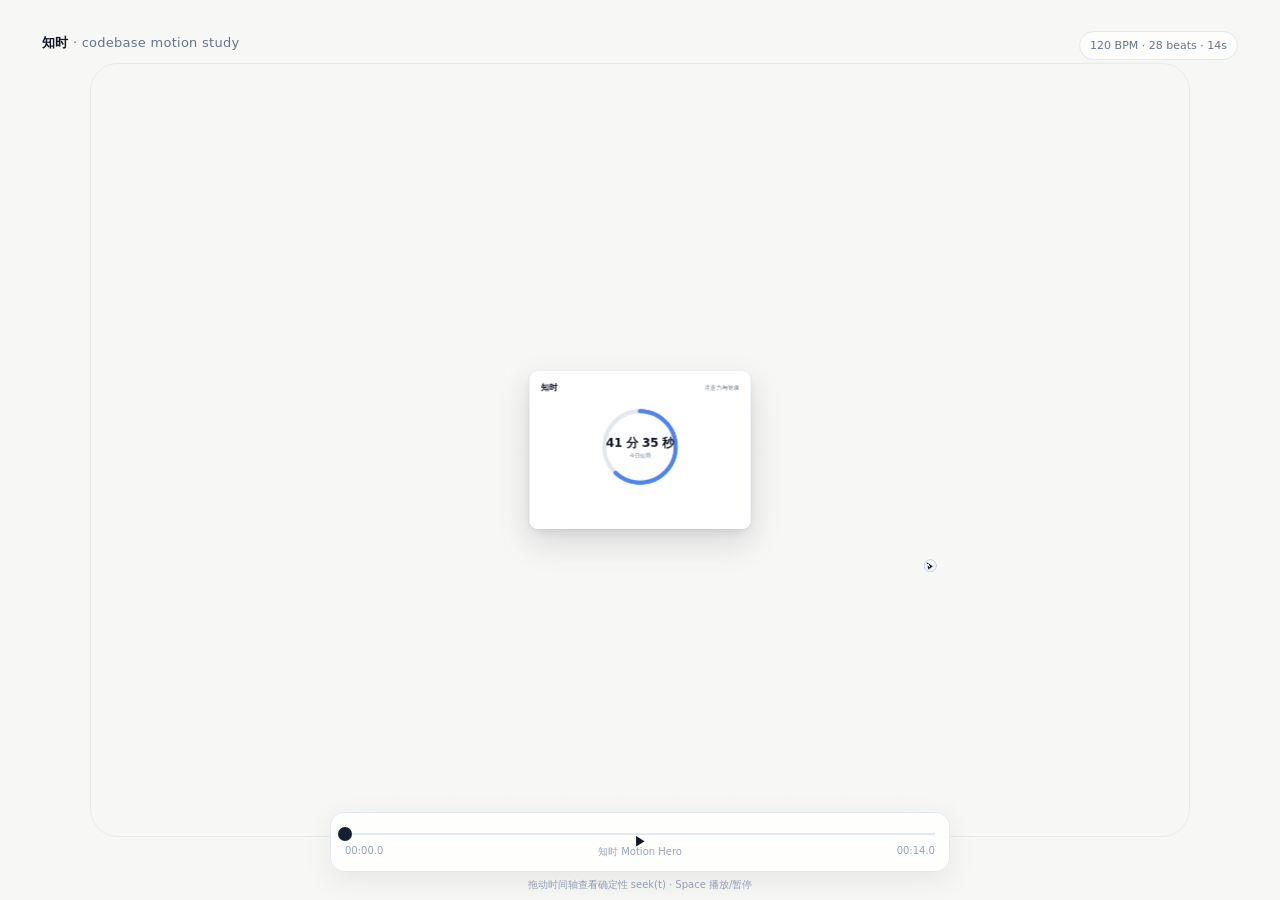
==== commit fcbfe8d4: "keep motion content legible during state swaps" ====
--- a/motion/index.html
+++ b/motion/index.html
@@ -77,8 +77,8 @@
 .timer{position:absolute;inset:65px 0 auto;display:grid;place-items:center}
 .ring{width:156px;height:156px;transform:rotate(-90deg)}
 .ring circle{fill:none}
-.ring-track{stroke:#eef2f7;stroke-width:8}
-.ring-value{stroke:var(--blue);stroke-width:8;stroke-linecap:round}
+.ring-track{stroke:#e3e8ef;stroke-width:8}
+.ring-value{stroke:#4f83ee;stroke-width:8;stroke-linecap:round}
 .timer-copy{
   position:absolute;
   left:50%;top:50%;
@@ -238,9 +238,9 @@
  const local=t-activeBeat;
  const morphWindow=.28;
  const settled=Math.min(1,Math.max(0,(local-.10)/.18));
- const contentVisible=t===0 ? 1 : settled;
- const contentScale=.985 + .015*settled;
- const blur=Math.max(0,1-settled)*.9;
+ const contentVisible=t===0 ? 1 : (.82 + .18*settled);
+ const contentScale=.992 + .008*settled;
+ const blur=Math.max(0,1-settled)*.35;
  content.style.filter='blur('+blur.toFixed(2)+'px)';
  content.style.opacity=contentVisible.toFixed(3);
  content.style.transform='scale('+contentScale.toFixed(4)+')';
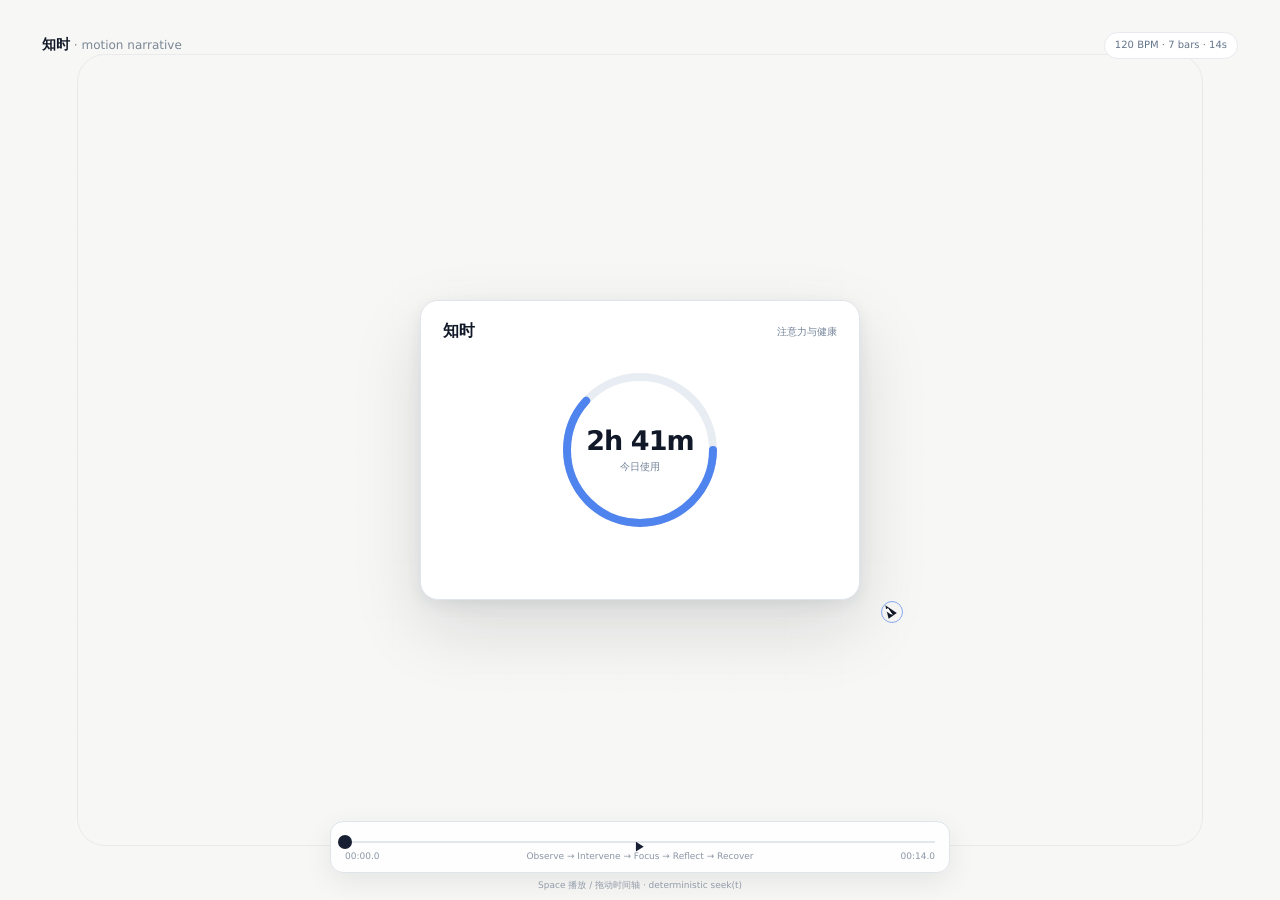
==== commit 04e0caa7: "redesign motion as crisp narrative showcase without canvas scaling" ====
--- a/motion/index.html
+++ b/motion/index.html
@@ -3,266 +3,127 @@
 <head>
 <meta charset="utf-8">
 <meta name="viewport" content="width=device-width,initial-scale=1">
-<title>知时 · Motion Study</title>
+<title>知时 · Motion Narrative</title>
 <style>
-:root{
-  --canvas:#f7f7f5;
-  --surface:#fff;
-  --foreground:#111827;
-  --muted:#64748b;
-  --border:#e2e8f0;
-  --primary:#172033;
-  --blue:#2563eb;
-  --green:#16a34a;
-  --warning:#f59e0b;
-  --red:#dc2626;
-  --shadow:0 18px 55px rgba(15,23,42,.10),0 2px 8px rgba(15,23,42,.05);
+:root{--bg:#f7f7f5;--card:#fff;--ink:#111827;--muted:#64748b;--line:#e6e9ee;--blue:#4f83ee;--blue2:#dce8ff;--green:#159947;--soft:#f4f6f8}
+*{box-sizing:border-box}
+html,body{width:100%;height:100%;margin:0;overflow:hidden}
+body{background:var(--bg);color:var(--ink);font-family:Inter,ui-sans-serif,system-ui,-apple-system,"Segoe UI","Microsoft YaHei",sans-serif;-webkit-font-smoothing:antialiased;text-rendering:geometricPrecision}
+.stage{position:relative;width:100vw;height:100vh;overflow:hidden;background:var(--bg)}
+.grid{position:absolute;inset:0;opacity:.2;background-image:linear-gradient(rgba(15,23,42,.035) 1px,transparent 1px),linear-gradient(90deg,rgba(15,23,42,.035) 1px,transparent 1px);background-size:56px 56px;mask-image:linear-gradient(to bottom,transparent 8%,#000 18%,#000 82%,transparent 92%)}
+.frame{position:absolute;inset:6%;border:1px solid rgba(15,23,42,.06);border-radius:28px;pointer-events:none}
+.header{position:absolute;top:32px;left:42px;right:42px;display:flex;justify-content:space-between;align-items:center;z-index:10;font-size:12px;color:#7b8797}
+.header b{color:#111827;font-size:14px;font-weight:700}
+.badge{border:1px solid var(--line);background:#fff;padding:7px 10px;border-radius:999px;font-size:10px;color:#64748b}
+.scene{position:absolute;inset:0;display:grid;place-items:center}
+.hero{
+ position:absolute;left:50%;top:50%;
+ width:440px;height:300px;border:1px solid #e0e5eb;border-radius:18px;
+ background:#fff;box-shadow:0 28px 70px rgba(15,23,42,.13),0 5px 16px rgba(15,23,42,.07);
+ transform:translate(-50%,-50%);overflow:hidden;
 }
-*{box-sizing:border-box}
-html,body{margin:0;width:100%;height:100%;overflow:hidden}
-body{
-  background:var(--canvas);color:var(--foreground);
-  font-family:Inter,ui-sans-serif,system-ui,-apple-system,"Segoe UI","Microsoft YaHei",sans-serif;
-  -webkit-font-smoothing:antialiased;
-}
-.stage::before{
-  content:"";position:absolute;inset:7%;
-  border:1px solid rgba(15,23,42,.055);
-  border-radius:28px;pointer-events:none;
-}
-
-.stage{position:relative;width:100vw;height:100vh;display:grid;place-items:center;overflow:hidden}
-.grid{
-  position:absolute;inset:0;opacity:.18;
-  background-image:linear-gradient(rgba(15,23,42,.028) 1px,transparent 1px),linear-gradient(90deg,rgba(15,23,42,.028) 1px,transparent 1px);
-  background-size:56px 56px;
-  mask-image:linear-gradient(to bottom,transparent,#000 12%,#000 88%,transparent);
-}
-.title{
-  position:absolute;top:34px;left:42px;z-index:20;
-  font-size:13px;letter-spacing:.02em;color:#64748b;
-}
-.title strong{color:#111827;font-weight:650}
-.badge{
-  position:absolute;top:31px;right:42px;z-index:20;
-  padding:7px 10px;border:1px solid var(--border);border-radius:999px;
-  background:rgba(255,255,255,.72);font-size:11px;color:#64748b;
-}
-.viewport{position:absolute;width:1440px;height:1440px;transform-origin:center;will-change:transform;contain:layout style paint}
-.hero{
-  position:absolute;left:720px;top:720px;
-  width:420px;height:300px;border-radius:16px;
-  transform:translate(-50%,-50%);
-  background:var(--surface);border:1px solid var(--border);
-  box-shadow:0 24px 64px rgba(15,23,42,.14),0 7px 20px rgba(15,23,42,.07),0 1px 2px rgba(15,23,42,.07);
-  overflow:hidden;
-}
-.hero::before{
-  content:"";position:absolute;inset:0;border-radius:inherit;
-  box-shadow:inset 0 0 0 1px rgba(255,255,255,.65),inset 0 1px 0 rgba(255,255,255,.9);
-  pointer-events:none;z-index:3;
-}
-.hero::after{content:"";position:absolute;inset:-1px;border-radius:inherit;pointer-events:none;box-shadow:0 0 0 1px rgba(15,23,42,.025);z-index:4}
-.content{
-  position:absolute;inset:0;
-  transform-origin:center;
-  opacity:1;
-  will-change:transform,opacity,filter;
-  filter:none;
-}
-
-.panel-head{display:flex;align-items:center;justify-content:space-between;padding:20px 20px 12px}
-.brand{font-size:16px;font-weight:650}
-.mini{font-size:11px;color:var(--muted)}
-.timer{position:absolute;inset:65px 0 auto;display:grid;place-items:center}
-.ring{width:156px;height:156px;transform:rotate(-90deg)}
-.ring circle{fill:none}
-.ring-track{stroke:#e3e8ef;stroke-width:8}
-.ring-value{stroke:#4f83ee;stroke-width:8;stroke-linecap:round}
-.timer-copy{
-  position:absolute;
-  left:50%;top:50%;
-  transform:translate(-50%,-50%);
-  display:grid;place-items:center;gap:2px;
-  white-space:nowrap;
-  text-align:center;
-}
-.timer-value{font-size:23px;font-weight:700;color:#111827;font-variant-numeric:tabular-nums;letter-spacing:-.02em}
-.timer-label{font-size:10px;color:#64748b;font-weight:500}
-.sites{padding:6px 20px 20px}
-.section{display:flex;align-items:center;justify-content:space-between;margin-bottom:9px}
-.section-title{font-size:12px;font-weight:600}
-.rows{display:grid;gap:0}
-.row{display:grid;grid-template-columns:26px 1fr auto;gap:10px;align-items:center;padding:9px 0;border-bottom:1px solid #f1f5f9}
-.rank{font-size:11px;color:#94a3b8}
-.domain{font-size:12px;font-weight:500}
-.time{font-size:11px;color:var(--muted);font-variant-numeric:tabular-nums}
-.switches{padding:24px 20px;display:grid;gap:18px}
-.switch-row{display:flex;align-items:center;justify-content:space-between}
-.switch-label{display:grid;gap:2px}.switch-title{font-size:13px}.switch-sub{font-size:11px;color:var(--muted)}
-.switch{width:44px;height:24px;border-radius:999px;background:#e2e8f0;position:relative}
-.switch i{position:absolute;width:20px;height:20px;top:2px;left:2px;border-radius:50%;background:#fff;box-shadow:0 1px 3px rgba(0,0,0,.18)}
-.switch.on{background:var(--primary)}.switch.on i{transform:translateX(20px)}
-.segmented{display:flex;gap:2px;padding:3px;border-radius:9px;background:#f1f5f9}
-.seg-wrap{padding:22px}.seg-wrap .mini{margin-bottom:10px}
-.seg{font-size:11px;padding:5px 10px;border-radius:6px;color:#64748b}.seg.active{background:#fff;color:#111827;box-shadow:0 1px 2px rgba(0,0,0,.06)}
-.chart{position:absolute;inset:62px 20px 18px;display:flex;align-items:end;gap:14px}
-.bar{flex:1;max-width:48px;background:#2563eb;border-radius:5px 5px 3px 3px;box-shadow:0 2px 5px rgba(37,99,235,.18)}
-.stat{padding:22px}.stat-label{font-size:12px;color:var(--muted)}.stat-num{font-size:38px;font-weight:650;margin-top:4px;letter-spacing:-.03em}.stat-foot{font-size:11px;color:var(--green);margin-top:8px}
-.heat{padding:24px;display:grid;gap:18px}.heat-title{font-size:13px;font-weight:600}.cells{display:grid;grid-template-columns:repeat(14,12px);grid-auto-rows:12px;gap:4px}.cell{border-radius:3px;background:#f1f5f9}.cell.l1{background:#86efac}.cell.l2{background:#facc15}.cell.l3{background:#fb923c}.cell.l4{background:#ef4444}
-.limit{padding:22px;display:grid;gap:18px}.limit-head{display:flex;justify-content:space-between;align-items:start}.limit-domain{font-size:15px;font-weight:600}.limit-desc{font-size:11px;color:var(--muted);margin-top:3px}.limit-progress{height:6px;background:#eef2f7;border-radius:999px;overflow:hidden}.limit-progress i{display:block;height:100%;width:74%;background:var(--blue);border-radius:inherit}.limit-meta{display:flex;justify-content:space-between;font-size:11px;color:var(--muted)}
-.health{display:grid;place-items:center;gap:12px;padding:25px;text-align:center}.health-icon{width:58px;height:58px;border:1px solid var(--border);border-radius:50%;display:grid;place-items:center;font-size:23px}.health h3{margin:0;font-size:15px}.health p{margin:0;font-size:11px;color:var(--muted)}
-.export{padding:22px;display:grid;gap:18px}.export-title{font-size:14px;font-weight:600}.export-btn{height:38px;border-radius:8px;background:var(--primary);color:#fff;display:grid;place-items:center;font-size:12px}.check{display:grid;place-items:center;width:46px;height:46px;border-radius:50%;background:#dcfce7;color:#15803d;font-size:24px}
-.toast{position:absolute;left:50%;bottom:18px;transform:translateX(-50%);padding:9px 13px;border:1px solid var(--border);border-radius:9px;background:#fff;box-shadow:0 8px 24px rgba(15,23,42,.10);font-size:11px}
-.cursor{position:absolute;z-index:50;width:18px;height:18px;pointer-events:none;filter:drop-shadow(0 1px 2px rgba(0,0,0,.18))}
-.cursor::before{content:"";position:absolute;left:1px;top:1px;width:0;height:0;border-left:5px solid transparent;border-right:5px solid transparent;border-bottom:13px solid #111827;transform:rotate(-35deg)}
-.cursor::after{content:"";position:absolute;left:4px;top:5px;width:4px;height:9px;background:#fff;transform:rotate(-35deg);clip-path:polygon(0 0,100% 0,100% 100%,50% 72%)}
-.click{position:absolute;width:24px;height:24px;border:1px solid rgba(37,99,235,.45);border-radius:50%;pointer-events:none;opacity:0}
-.controls{
-  position:absolute;left:50%;bottom:28px;z-index:30;transform:translateX(-50%);
-  width:min(620px,calc(100vw - 48px));padding:12px 14px;
-  border:1px solid var(--border);border-radius:14px;background:rgba(255,255,255,.82);
-  backdrop-filter:blur(12px);box-shadow:0 8px 30px rgba(15,23,42,.07)
-}
-.track{position:relative;height:18px}.track-line{position:absolute;left:0;right:0;top:8px;height:2px;background:#e2e8f0}.progress{position:absolute;left:0;top:8px;height:2px;background:var(--blue)}
-.knob{position:absolute;top:2px;width:14px;height:14px;border-radius:50%;background:#172033;transform:translateX(-50%);cursor:ew-resize}
-.meta{display:flex;justify-content:space-between;font-size:10px;color:#94a3b8;margin-top:2px}
-.play{position:absolute;left:50%;top:50%;transform:translate(-50%,-50%);border:0;background:transparent;color:#111827;font-size:13px;cursor:pointer}
-.hint{position:absolute;bottom:8px;left:50%;transform:translateX(-50%);font-size:10px;color:#94a3b8;white-space:nowrap}
-@media(max-width:700px){.title{left:18px}.badge{right:18px}.controls{bottom:18px}}
+.hero::after{content:"";position:absolute;inset:0;border-radius:inherit;box-shadow:inset 0 1px 0 rgba(255,255,255,.95);pointer-events:none;z-index:5}
+.content{position:absolute;inset:0}
+.content.fade{opacity:0}
+svg{display:block}
+.brand{font-size:16px;font-weight:700;letter-spacing:-.02em}
+.mini{font-size:10px;color:#718096}
+.label{font-size:12px;font-weight:650}
+.muted{font-size:11px;color:#718096}
+.rowline{height:1px;background:#edf0f3}
+.ring-wrap{position:absolute;inset:0;display:grid;place-items:center}
+.ring-value{stroke:var(--blue);stroke-width:8;fill:none;stroke-linecap:round}
+.ring-track{stroke:#e8edf3;stroke-width:8;fill:none}
+.timer-copy{position:absolute;left:50%;top:50%;transform:translate(-50%,-50%);text-align:center;white-space:nowrap}
+.big{font-size:27px;font-weight:750;letter-spacing:-.035em}
+.tiny{font-size:10px;color:#718096;margin-top:3px}
+.head{display:flex;align-items:center;justify-content:space-between;padding:20px 22px 13px}
+.sites{padding:4px 22px}
+.site-row{display:grid;grid-template-columns:28px 1fr auto;gap:10px;align-items:center;padding:13px 0;border-bottom:1px solid #eef1f4}
+.rank{font-size:10px;color:#9aa4b2}.domain{font-size:12px;font-weight:600}.site-time{font-size:11px;color:#657387}
+.alert{display:grid;place-items:center;height:100%;text-align:center;padding:28px}
+.alert-icon{width:62px;height:62px;border-radius:50%;display:grid;place-items:center;border:1px solid #d8e4fb;background:#f4f7ff;color:var(--blue);font-weight:750;font-size:20px;margin-bottom:15px}
+.alert h2{font-size:18px;margin:0 0 5px;letter-spacing:-.02em}.alert p{font-size:11px;color:#718096;margin:0 0 18px}.pill{display:inline-flex;padding:7px 11px;border-radius:999px;background:#172033;color:#fff;font-size:10px}
+.focus{padding:22px}.focus-top{display:flex;justify-content:space-between;align-items:center}.focus-time{font-size:40px;font-weight:750;letter-spacing:-.05em;margin-top:45px}.focus-line{height:5px;border-radius:99px;background:#e9edf2;margin-top:20px;overflow:hidden}.focus-line i{display:block;width:61%;height:100%;background:var(--blue);border-radius:inherit}.focus-foot{display:flex;justify-content:space-between;margin-top:9px}
+.chartbox{padding:21px}.chart{height:178px;display:flex;align-items:end;gap:12px;margin-top:18px}.bar{flex:1;background:#4f83ee;border-radius:5px 5px 2px 2px;min-width:20px}.axis{display:flex;justify-content:space-between;color:#9aa4b2;font-size:9px;margin-top:8px}
+.insight{padding:23px}.insight-number{font-size:48px;font-weight:760;letter-spacing:-.06em;margin-top:16px}.delta{color:var(--green);font-size:11px;font-weight:650;margin-top:2px}.insight-note{margin-top:24px;padding:12px;border:1px solid #e7ebef;border-radius:10px;font-size:11px;line-height:1.6;color:#526174}
+.heat{padding:23px}.cells{display:grid;grid-template-columns:repeat(14,14px);gap:5px;margin-top:20px}.cell{width:14px;height:14px;border-radius:3px;background:#eef1f4}.l1{background:#b9d8ff}.l2{background:#7fa9f7}.l3{background:#4f83ee}.l4{background:#172033}
+.recover{display:grid;place-items:center;height:100%;text-align:center}.recover-mark{width:58px;height:58px;border-radius:50%;background:#e9f8ee;color:#159947;display:grid;place-items:center;font-size:25px;font-weight:750;margin-bottom:15px}.recover h2{font-size:17px;margin:0 0 5px}.recover p{font-size:11px;color:#718096;margin:0}
+.export{padding:23px}.export-card{margin-top:19px;border:1px solid #e6eaf0;border-radius:11px;padding:15px;display:flex;align-items:center;justify-content:space-between}.export-btn{background:#172033;color:#fff;border-radius:8px;padding:9px 14px;font-size:10px}.done{display:grid;place-items:center;height:100%;text-align:center}.done-mark{width:64px;height:64px;border-radius:50%;background:#172033;color:#fff;display:grid;place-items:center;font-size:28px;margin-bottom:15px}.done h2{font-size:18px;margin:0 0 5px}.done p{font-size:11px;color:#718096;margin:0}
+.cursor{position:absolute;width:18px;height:18px;z-index:20;pointer-events:none}.cursor:before{content:"";position:absolute;left:1px;top:1px;border-left:5px solid transparent;border-right:5px solid transparent;border-bottom:13px solid #111827;transform:rotate(-35deg)}.cursor:after{content:"";position:absolute;left:4px;top:5px;width:4px;height:9px;background:#fff;transform:rotate(-35deg);clip-path:polygon(0 0,100% 0,100% 100%,50% 72%)}
+.click{position:absolute;width:22px;height:22px;border:1px solid rgba(79,131,238,.65);border-radius:50%;pointer-events:none;opacity:0}
+.controls{position:absolute;z-index:30;left:50%;bottom:27px;transform:translateX(-50%);width:min(620px,calc(100vw - 48px));padding:11px 14px 10px;border:1px solid #dfe4ea;border-radius:13px;background:rgba(255,255,255,.94);box-shadow:0 8px 28px rgba(15,23,42,.08)}
+.track{position:relative;height:17px}.trackline{position:absolute;left:0;right:0;top:8px;height:2px;background:#e3e7ec}.progress{position:absolute;left:0;top:8px;height:2px;background:#4f83ee}.knob{position:absolute;top:2px;width:14px;height:14px;border-radius:50%;background:#172033;transform:translateX(-50%);cursor:ew-resize}.meta{display:flex;justify-content:space-between;font-size:9px;color:#8b96a5;margin-top:2px}.play{position:absolute;left:50%;top:50%;transform:translate(-50%,-50%);border:0;background:transparent;font-size:12px;color:#172033;cursor:pointer}
+.hint{position:absolute;bottom:8px;left:50%;transform:translateX(-50%);font-size:9px;color:#98a1ad;white-space:nowrap}
+@media(max-width:700px){.header{left:18px;right:18px}.frame{inset:3%}.controls{bottom:18px}.hint{display:none}}
 </style>
 </head>
 <body>
 <div class="stage">
-  <div class="grid"></div>
-  <div class="title"><strong>知时</strong> · codebase motion study</div>
-  <div class="badge">120 BPM · 28 beats · 14s</div>
-  <div class="viewport" id="viewport">
-    <div class="hero" id="hero"><div class="content" id="content"></div></div>
-    <div class="cursor" id="cursor"></div><div class="click" id="click"></div>
-  </div>
-  <div class="controls">
-    <div class="track" id="track"><div class="track-line"></div><div class="progress" id="progress"></div><div class="knob" id="knob"></div></div>
-    <button class="play" id="play" aria-label="播放">▶</button>
-    <div class="meta"><span id="time">00:00.0</span><span>知时 Motion Hero</span><span>00:14.0</span></div>
-  </div>
-  <div class="hint">拖动时间轴查看确定性 seek(t) · Space 播放/暂停</div>
+ <div class="grid"></div><div class="frame"></div>
+ <div class="header"><span><b>知时</b> · motion narrative</span><span class="badge">120 BPM · 7 bars · 14s</span></div>
+ <div class="scene">
+  <div class="hero" id="hero"><div class="content" id="content"></div></div>
+  <div class="cursor" id="cursor"></div><div class="click" id="click"></div>
+ </div>
+ <div class="controls"><div class="track" id="track"><div class="trackline"></div><div class="progress" id="progress"></div><div class="knob" id="knob"></div></div><div class="meta"><span id="time">00:00.0</span><span>Observe → Intervene → Focus → Reflect → Recover</span><span>00:14.0</span></div><button class="play" id="play">▶</button></div>
+ <div class="hint">Space 播放 / 拖动时间轴 · deterministic seek(t)</div>
 </div>
 <script>
-const BPM=120, BEAT=.5, BARS=7, DURATION=BPM?BARS*4*BEAT:14;
-const $=id=>document.getElementById(id);
-const hero=$('hero'),content=$('content'),cursor=$('cursor'),click=$('click'),viewport=$('viewport');
-const progress=$('progress'),knob=$('knob'),track=$('track'),play=$('play'),timeEl=$('time');
-
+const BPM=120,BEAT=.5,BARS=7,DURATION=BARS*4*BEAT;
+const $=id=>document.getElementById(id),hero=$('hero'),content=$('content'),cursor=$('cursor'),click=$('click'),progress=$('progress'),knob=$('knob'),track=$('track'),play=$('play'),timeEl=$('time');
 const states=[
- {name:'Popup',w:420,h:300,r:16,x:720,y:720,bg:'#ffffff',html:'popup'},
- {name:'Timer',w:260,h:260,r:130,x:720,y:720,bg:'#ffffff',html:'timer'},
- {name:'Sites',w:560,h:330,r:16,x:720,y:720,bg:'#ffffff',html:'sites'},
- {name:'Toggle',w:330,h:92,r:46,x:720,y:720,bg:'#ffffff',html:'toggle'},
- {name:'Segmented',w:350,h:96,r:24,x:720,y:720,bg:'#ffffff',html:'seg'},
- {name:'Chart',w:580,h:330,r:18,x:720,y:720,bg:'#ffffff',html:'chart'},
- {name:'Stat',w:420,h:230,r:18,x:720,y:720,bg:'#ffffff',html:'stat'},
- {name:'Heatmap',w:430,h:250,r:18,x:720,y:720,bg:'#ffffff',html:'heat'},
- {name:'Limit',w:520,h:250,r:18,x:720,y:720,bg:'#ffffff',html:'limit'},
- {name:'Health',w:310,h:260,r:130,x:720,y:720,bg:'#ffffff',html:'health'},
- {name:'Export',w:430,h:220,r:18,x:720,y:720,bg:'#ffffff',html:'export'},
- {name:'Check',w:170,h:170,r:85,x:720,y:720,bg:'#ffffff',html:'check'},
- {name:'Popup',w:420,h:300,r:16,x:720,y:720,bg:'#ffffff',html:'popup'}
+ {name:'Observe',w:440,h:300,r:18,type:'observe'},
+ {name:'Timer',w:280,h:280,r:140,type:'timer'},
+ {name:'Sites',w:550,h:330,r:18,type:'sites'},
+ {name:'Alert',w:350,h:270,r:135,type:'alert'},
+ {name:'Focus',w:520,h:300,r:18,type:'focus'},
+ {name:'Chart',w:580,h:340,r:18,type:'chart'},
+ {name:'Insight',w:430,h:310,r:18,type:'insight'},
+ {name:'Heatmap',w:470,h:300,r:18,type:'heat'},
+ {name:'Recover',w:330,h:270,r:135,type:'recover'},
+ {name:'Export',w:450,h:260,r:18,type:'export'},
+ {name:'Done',w:280,h:280,r:140,type:'done'},
+ {name:'Observe',w:440,h:300,r:18,type:'observe'}
 ];
-// Four beats per state gives breathing room while keeping every beat meaningful.
-// Beat 0..27 map to state changes and micro-events.
-const events=[
- {beat:0,state:0},{beat:2,state:1},{beat:4,state:2},{beat:6,state:3},
- {beat:8,state:4},{beat:10,state:5},{beat:12,state:6},{beat:14,state:7},
- {beat:16,state:8},{beat:18,state:9},{beat:20,state:10},{beat:22,state:11},{beat:24,state:12},{beat:26,state:0}
-];
-const cursors=[
- [1260,930],[1000,1040],[930,770],[1050,790],[850,770],[1000,880],[1040,840],
- [900,870],[1110,840],[720,870],[1000,820],[720,720],[1260,930]
-];
-function response(dt,w=13,z=.78){
- if(dt<=0)return 0;
- const wd=w*Math.sqrt(1-z*z);
- return 1-Math.exp(-z*w*dt)*(Math.cos(wd*dt)+(z*w/wd)*Math.sin(wd*dt));
+const events=[{beat:0,state:0},{beat:2,state:1},{beat:4,state:2},{beat:6,state:3},{beat:8,state:4},{beat:10,state:5},{beat:12,state:6},{beat:14,state:7},{beat:16,state:8},{beat:18,state:9},{beat:20,state:10},{beat:22,state:11}];
+const cursorTargets=[[0.69,.67],[.65,.72],[.76,.53],[.67,.67],[.73,.62],[.76,.72],[.66,.58],[.75,.7],[.67,.67],[.74,.65],[.62,.64],[.69,.67]];
+function resp(dt,w=13,z=.78){if(dt<=0)return 0;const wd=w*Math.sqrt(1-z*z);return 1-Math.exp(-z*w*dt)*(Math.cos(wd*dt)+(z*w/wd)*Math.sin(wd*dt))}
+function prop(t,key,def){let v=def,p=def;for(const e of events){const at=e.beat*BEAT;if(at>t)break;const target=states[e.state][key],d=target-p;v+=d*resp(t-at);p=target}return v}
+function stateAt(t){let s=0;for(const e of events){if(e.beat*BEAT<=t)s=e.state;else break}return s}
+function render(type){
+ if(type==='observe')return '<div class="head"><span class="brand">知时</span><span class="mini">注意力与健康</span></div><div class="ring-wrap"><svg width="172" height="172" viewBox="0 0 172 172"><circle class="ring-track" cx="86" cy="86" r="73"/><circle class="ring-value" cx="86" cy="86" r="73" stroke-dasharray="459" stroke-dashoffset="176"/></svg><div class="timer-copy"><div class="big">2h 41m</div><div class="tiny">今日使用</div></div></div>';
+ if(type==='timer')return '<div class="ring-wrap"><svg width="190" height="190" viewBox="0 0 190 190"><circle class="ring-track" cx="95" cy="95" r="81"/><circle class="ring-value" cx="95" cy="95" r="81" stroke-dasharray="509" stroke-dashoffset="178"/></svg><div class="timer-copy"><div class="big">41:35</div><div class="tiny">今天已经过去的屏幕时间</div></div></div>';
+ if(type==='sites')return '<div class="head"><span class="label">时间去哪了</span><span class="mini">今天 · 实时</span></div><div class="sites"><div class="site-row"><span class="rank">01</span><span class="domain">bilibili.com</span><span class="site-time">1h 27m</span></div><div class="site-row"><span class="rank">02</span><span class="domain">github.com</span><span class="site-time">42m</span></div><div class="site-row"><span class="rank">03</span><span class="domain">linux.do</span><span class="site-time">31m</span></div><div class="site-row"><span class="rank">04</span><span class="domain">google.com</span><span class="site-time">18m</span></div></div>';
+ if(type==='alert')return '<div class="alert"><div class="alert-icon">27m</div><h2>bilibili 正在吃掉你的时间</h2><p>过去 30 分钟连续观看，没有进入学习任务。</p><span class="pill">设置今日上限</span></div>';
+ if(type==='focus')return '<div class="focus"><div class="focus-top"><span class="brand">专注模式</span><span class="mini">Bilibili 已暂停</span></div><div class="focus-time">24:18</div><div class="focus-line"><i></i></div><div class="focus-foot"><span class="muted">当前任务 · English</span><span class="muted">61%</span></div></div>';
+ if(type==='chart')return '<div class="chartbox"><div class="head" style="padding:0"><span class="label">改变正在发生</span><span class="mini">近 7 天</span></div><div class="chart"><i class="bar" style="height:35%"></i><i class="bar" style="height:51%"></i><i class="bar" style="height:43%"></i><i class="bar" style="height:68%"></i><i class="bar" style="height:55%"></i><i class="bar" style="height:81%"></i><i class="bar" style="height:92%"></i></div><div class="axis"><span>Mon</span><span>Tue</span><span>Wed</span><span>Thu</span><span>Fri</span><span>Sat</span><span>Sun</span></div></div>';
+ if(type==='insight')return '<div class="insight"><span class="label">本周洞察</span><div class="insight-number">−34%</div><div class="delta">无目的浏览时间</div><div class="insight-note">你没有减少上网，而是减少了“打开以后不知道为什么”的时间。</div></div>';
+ if(type==='heat'){let cells='';for(let i=0;i<84;i++){let n=(i*11+5)%17;cells+='<i class="cell '+(n>14?'l4':n>10?'l3':n>6?'l2':n>2?'l1':'')+'"></i>'}return '<div class="heat"><span class="label">你的注意力地图</span><div class="cells">'+cells+'</div><span class="mini">越深 = 越长时间保持专注</span></div>'}
+ if(type==='recover')return '<div class="recover"><div><div class="recover-mark">✓</div><h2>该休息一下了</h2><p>连续专注 24 分钟 · 现在离开屏幕 20 秒</p></div></div>';
+ if(type==='export')return '<div class="export"><span class="label">把一天带走</span><span class="mini">所有数据保存在本机</span><div class="export-card"><div><div class="label">今日时间线</div><div class="mini">2h 41m · 12 个站点</div></div><span class="export-btn">导出 CSV</span></div></div>';
+ return '<div class="done"><div><div class="done-mark">✓</div><h2>今天，掌控回来了</h2><p>知时只告诉你发生了什么，决定权一直在你手里。</p></div></div>';
 }
-function springProp(t,key,def){
- // Pure closed-form response: every target change contributes one independent step.
- let value=def;
- let previous=def;
- for(const e of events){
-   const ti=e.beat*BEAT;
-   if(ti>t)break;
-   const target=states[e.state][key];
-   const delta=target-previous;
-   value+=delta*response(t-ti);
-   previous=target;
- }
- return value;
+function cursorAt(t){const p=t/(DURATION)*(cursorTargets.length-1),i=Math.min(cursorTargets.length-2,Math.floor(p)),f=p-i;return[(cursorTargets[i][0]+(cursorTargets[i+1][0]-cursorTargets[i][0])*f)*window.innerWidth,(cursorTargets[i][1]+(cursorTargets[i+1][1]-cursorTargets[i][1])*f)*window.innerHeight]}
+function seek(t){
+ t=Math.max(0,Math.min(DURATION,t));if(t>=DURATION)t=0;
+ const s=states[stateAt(t)];
+ hero.style.width=prop(t,'w',states[0].w)+'px';hero.style.height=prop(t,'h',states[0].h)+'px';hero.style.borderRadius=prop(t,'r',states[0].r)+'px';
+ let active=0;for(const e of events){if(e.beat*BEAT<=t)active=e.beat*BEAT;else break}
+ const local=t-active,swap=Math.min(1,Math.max(0,(local-.08)/.16));
+ content.style.opacity=local<.08?1:Math.max(.88,swap);
+ content.style.filter='none';
+ if(content.dataset.type!==s.type){content.innerHTML=render(s.type);content.dataset.type=s.type}
+ const [cx,cy]=cursorAt(t);cursor.style.left=cx+'px';cursor.style.top=cy+'px';
+ const phase=(t/BEAT)%2;click.style.left=(cx-2)+'px';click.style.top=(cy-2)+'px';click.style.opacity=phase<.10?String(1-phase/.10):'0';
+ const pct=t/DURATION*100;progress.style.width=pct+'%';knob.style.left=pct+'%';timeEl.textContent='00:'+(t<10?'0':'')+t.toFixed(1);
 }
-function currentState(t){
- let idx=0;
- for(const e of events)if(e.beat*BEAT<=t)idx=e.state; else break;
- return idx;
-}
-function esc(s){return s}
-function render(type,t){
- const ring= '<svg class="ring" viewBox="0 0 156 156"><circle class="ring-track" cx="78" cy="78" r="68"/><circle class="ring-value" cx="78" cy="78" r="68" stroke-dasharray="427" stroke-dashoffset="'+(427-(427*.62))+'"/></svg>';
- const commonHead='<div class="panel-head"><span class="brand">知时</span><span class="mini">注意力与健康</span></div>';
- if(type==='popup')return commonHead+ '<div class="timer">'+ring+'<div class="timer-copy"><div class="timer-value">41 分 35 秒</div><div class="timer-label">今日使用</div></div></div>';
- if(type==='timer')return ring+'<div class="timer-copy"><div class="timer-value">41:35</div><div class="timer-label">今日使用</div></div>';
- if(type==='sites')return '<div class="sites"><div class="section"><span class="section-title">网站排行</span><span class="mini">按根域名合并</span></div><div class="rows"><div class="row"><span class="rank">01</span><span class="domain">bilibili.com</span><span class="time">27m 18s</span></div><div class="row"><span class="rank">02</span><span class="domain">github.com</span><span class="time">18m 42s</span></div><div class="row"><span class="rank">03</span><span class="domain">linux.do</span><span class="time">12m 07s</span></div><div class="row"><span class="rank">04</span><span class="domain">google.com</span><span class="time">08m 31s</span></div></div></div>';
- if(type==='toggle')return '<div class="switches"><div class="switch-row"><div class="switch-label"><span class="switch-title">护眼提醒</span><span class="switch-sub">每 20 分钟望向远处</span></div><div class="switch on"><i></i></div></div></div>';
- if(type==='seg')return '<div class="seg-wrap"><div class="mini">图表形式</div><div class="segmented"><span class="seg active">柱状</span><span class="seg">折线</span><span class="seg">饼状</span></div></div>';
- if(type==='chart')return '<div style="padding:20px"><div class="section"><span class="section-title">近 7 天</span><span class="mini">使用时长</span></div><div class="chart"><i class="bar" style="height:34%"></i><i class="bar" style="height:58%"></i><i class="bar" style="height:45%"></i><i class="bar" style="height:78%"></i><i class="bar" style="height:52%"></i><i class="bar" style="height:91%"></i><i class="bar" style="height:67%"></i></div></div>';
- if(type==='stat')return '<div class="stat"><div class="stat-label">今日使用</div><div class="stat-num">2h 41m</div><div class="stat-foot">↓ 比昨天少 18%</div></div>';
- if(type==='heat'){let cells='';for(let i=0;i<70;i++){let n=(i*7+3)%13;cells+='<i class="cell '+(n>10?'l4':n>8?'l3':n>5?'l2':n>2?'l1':'')+'"></i>'}return '<div class="heat"><div class="heat-title">年度热力图</div><div class="cells">'+cells+'</div><div class="mini">绿 ≤ 1h · 黄 ≤ 3h · 橙 ≤ 6h · 红 ＞ 6h</div></div>'}
- if(type==='limit')return '<div class="limit"><div class="limit-head"><div><div class="limit-domain">bilibili.com</div><div class="limit-desc">每日上限 · 视频心跳已开启</div></div><span class="mini">74%</span></div><div class="limit-progress"><i></i></div><div class="limit-meta"><span>2h 13m 已使用</span><span>3h 00m 上限</span></div></div>';
- if(type==='health')return '<div class="health"><div class="health-icon">20</div><h3>该休息一下了</h3><p>看向 20 英尺外至少 20 秒。</p></div>';
- if(type==='export')return '<div class="export"><div class="export-title">数据</div><div class="mini">所有记录仅保存在本机</div><div class="export-btn">导出 CSV</div></div>';
- return '<div style="height:100%;display:grid;place-items:center"><div class="check">✓</div></div>';
-}
-function cursorAt(t){
- const p=t/DURATION*(cursors.length-1), i=Math.min(cursors.length-2,Math.floor(p)), f=p-i;
- return [cursors[i][0]+(cursors[i+1][0]-cursors[i][0])*f,cursors[i][1]+(cursors[i+1][1]-cursors[i][1])*f];
-}
-function seek(t){
- t=Math.max(0,Math.min(DURATION,t));
- if(t>=DURATION)t=0;
- const i=currentState(t), s=states[i];
- const w=springProp(t,'w',states[0].w), h=springProp(t,'h',states[0].h), r=springProp(t,'r',states[0].r);
- const x=springProp(t,'x',states[0].x), y=springProp(t,'y',states[0].y);
- hero.style.width=w+'px';hero.style.height=h+'px';hero.style.borderRadius=Math.max(0,r)+'px';
- hero.style.left=x+'px';hero.style.top=y+'px';hero.style.background=s.bg;
- let activeBeat=0;
- for(const e of events){if(e.state===i && e.beat*BEAT<=t)activeBeat=e.beat*BEAT;else if(e.beat*BEAT>t)break}
- const local=t-activeBeat;
- const morphWindow=.28;
- const settled=Math.min(1,Math.max(0,(local-.10)/.18));
- const contentVisible=t===0 ? 1 : (.82 + .18*settled);
- const contentScale=.992 + .008*settled;
- const blur=Math.max(0,1-settled)*.35;
- content.style.filter='blur('+blur.toFixed(2)+'px)';
- content.style.opacity=contentVisible.toFixed(3);
- content.style.transform='scale('+contentScale.toFixed(4)+')';
- if(content.dataset.type!==s.html){
-   content.innerHTML=render(s.html,t);
-   content.dataset.type=s.html;
- }
- const [cx,cy]=cursorAt(t);cursor.style.left=cx+'px';cursor.style.top=cy+'px';
- const clickPhase=(t/BEAT)%2;click.style.left=(cx-3)+'px';click.style.top=(cy-3)+'px';click.style.opacity=clickPhase<.12?String(1-clickPhase/.12):'0';
- const camera=Math.min(1.015,Math.max(.96,760/Math.max(w,h)));
- const fit=Math.min((window.innerWidth-96)/1440,(window.innerHeight-150)/1440);
- viewport.style.transform='scale('+(Math.max(.48,fit)*camera)+')';
- const pct=t/DURATION*100;progress.style.width=pct+'%';knob.style.left=pct+'%';
- timeEl.textContent='00:'+(t<10?'0':'')+t.toFixed(1);
-}
-let playing=false,start=0,offset=0,raf=0;
-function frame(now){if(!playing)return;offset=(now-start)/1000;if(offset>DURATION)offset=offset%DURATION;seek(offset);raf=requestAnimationFrame(frame)}
-function toggle(){playing=!playing;if(playing){start=performance.now()-offset*1000;play.textContent='Ⅱ';raf=requestAnimationFrame(frame)}else{cancelAnimationFrame(raf);play.textContent='▶'}}
-play.onclick=toggle;
-track.addEventListener('pointerdown',e=>{const move=ev=>{const r=track.getBoundingClientRect();offset=Math.max(0,Math.min(1,(ev.clientX-r.left)/r.width))*DURATION;seek(offset)};move(e);track.setPointerCapture?.(e.pointerId);track.addEventListener('pointermove',move);track.addEventListener('pointerup',()=>track.removeEventListener('pointermove',move),{once:true})});
-window.addEventListener('resize',()=>seek(offset));
-window.addEventListener('keydown',e=>{if(e.code==='Space'){e.preventDefault();toggle()}});
+let playing=false,offset=0,last=0;
+function toggle(){playing=!playing;play.textContent=playing?'Ⅱ':'▶';if(playing){last=performance.now();requestAnimationFrame(loop)}}
+function loop(now){if(!playing)return;offset+=(now-last)/1000;last=now;if(offset>=DURATION)offset=0;seek(offset);requestAnimationFrame(loop)}
+function setFromPointer(e){const r=track.getBoundingClientRect();offset=Math.max(0,Math.min(DURATION,(e.clientX-r.left)/r.width*DURATION));seek(offset)}
+play.addEventListener('click',toggle);track.addEventListener('pointerdown',e=>{setFromPointer(e);const move=x=>setFromPointer(x),up=()=>{removeEventListener('pointermove',move);removeEventListener('pointerup',up)};addEventListener('pointermove',move);addEventListener('pointerup',up)});
+addEventListener('keydown',e=>{if(e.code==='Space'){e.preventDefault();toggle()}});
 seek(0);
 </script>
 </body>
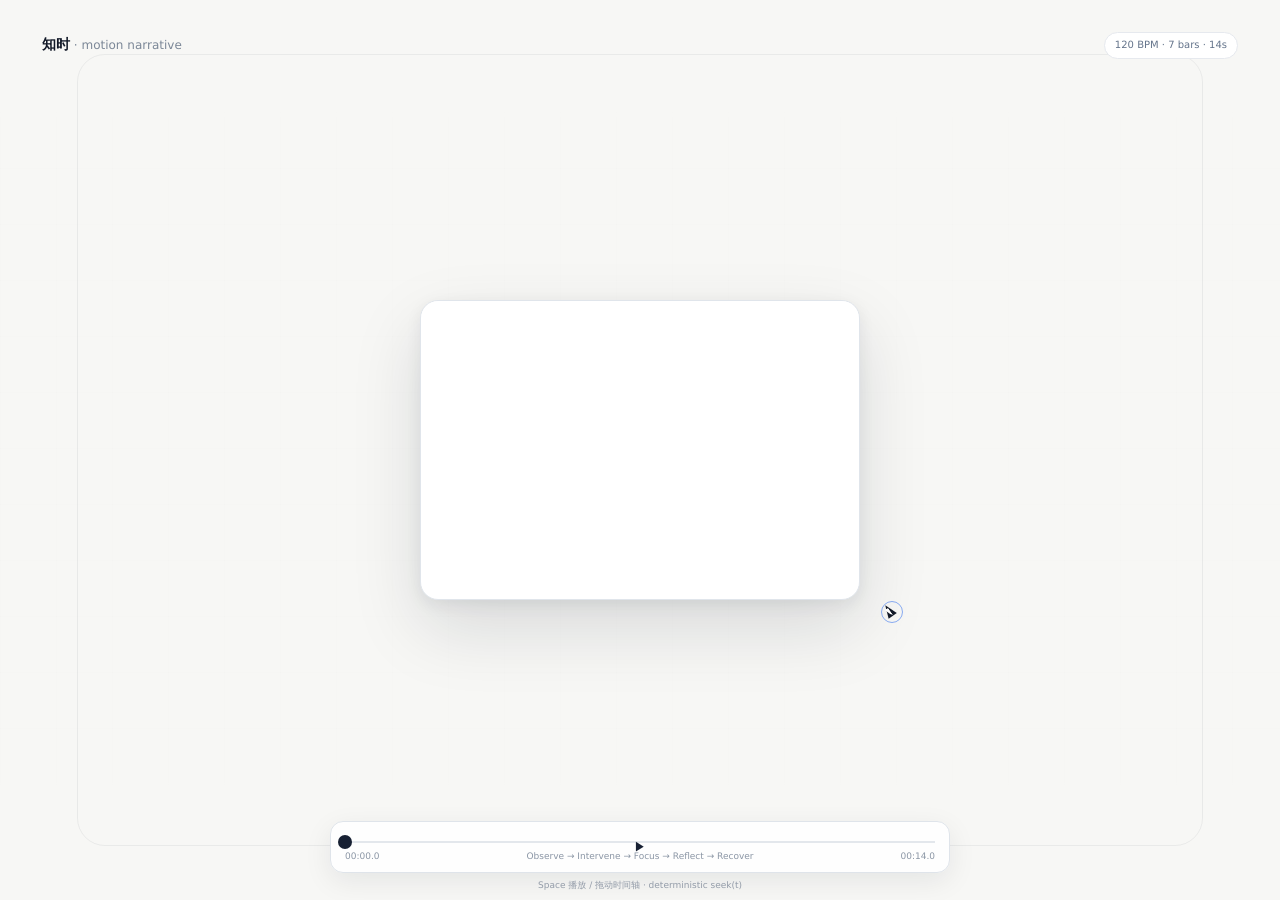
==== commit c8366d7f: "decouple content transitions from geometry morph" ====
--- a/motion/index.html
+++ b/motion/index.html
@@ -110,10 +110,22 @@
  const s=states[stateAt(t)];
  hero.style.width=prop(t,'w',states[0].w)+'px';hero.style.height=prop(t,'h',states[0].h)+'px';hero.style.borderRadius=prop(t,'r',states[0].r)+'px';
  let active=0;for(const e of events){if(e.beat*BEAT<=t)active=e.beat*BEAT;else break}
- const local=t-active,swap=Math.min(1,Math.max(0,(local-.08)/.16));
- content.style.opacity=local<.08?1:Math.max(.88,swap);
+ const local=t-active;
+ // Content is deliberately decoupled from geometry: exit -> pure morph -> enter.
+ const exit=Math.min(1,Math.max(0,local/.10));
+ const enter=Math.min(1,Math.max(0,(local-.34)/.12));
+ if(local<.10){
+   content.style.opacity=(1-exit).toFixed(3);
+ }else if(local<.34){
+   content.style.opacity='0';
+ }else{
+   if(content.dataset.type!==s.type){
+     content.innerHTML=render(s.type);
+     content.dataset.type=s.type;
+   }
+   content.style.opacity=(.78+.22*enter).toFixed(3);
+ }
  content.style.filter='none';
- if(content.dataset.type!==s.type){content.innerHTML=render(s.type);content.dataset.type=s.type}
  const [cx,cy]=cursorAt(t);cursor.style.left=cx+'px';cursor.style.top=cy+'px';
  const phase=(t/BEAT)%2;click.style.left=(cx-2)+'px';click.style.top=(cy-2)+'px';click.style.opacity=phase<.10?String(1-phase/.10):'0';
  const pct=t/DURATION*100;progress.style.width=pct+'%';knob.style.left=pct+'%';timeEl.textContent='00:'+(t<10?'0':'')+t.toFixed(1);
